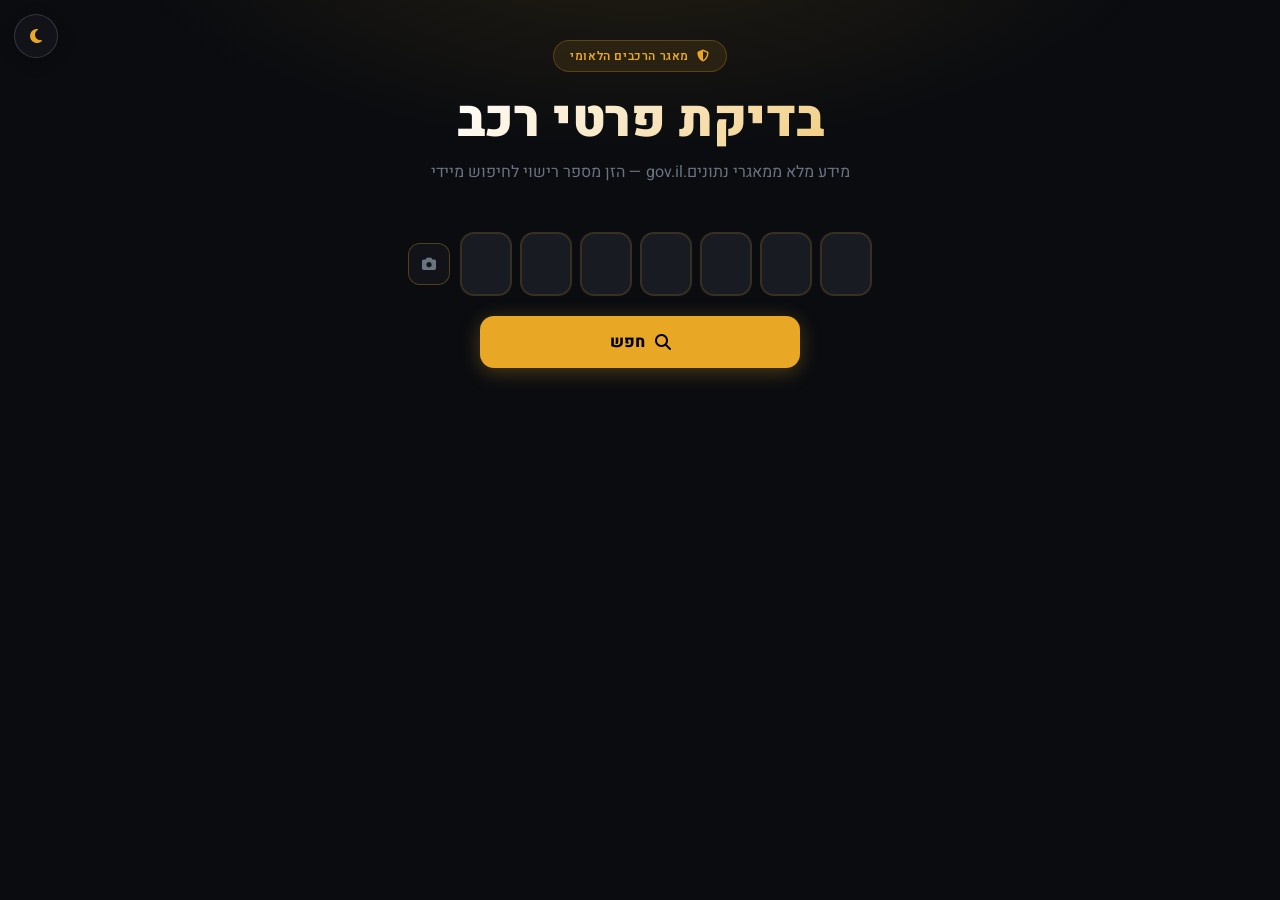
==== index.html @ f526705c "Add mileage trajectory chart + same-model population comparison Two new visualizations powered by go" ====
<!DOCTYPE html>
<html lang="he" dir="rtl">
<head>
<meta charset="UTF-8">
<meta name="viewport" content="width=device-width, initial-scale=1, maximum-scale=1.0, user-scalable=no, viewport-fit=cover" />

<title>מאגר רכבים ישראל</title>

<!-- ── PWA / Icons ── -->
<meta name="theme-color" content="#0a0c10">

<!-- Apply saved theme before paint to avoid flash -->
<script>
  (function() {
    var t = localStorage.getItem('theme') || 'dark';
    document.documentElement.setAttribute('data-theme', t);
    var m = document.querySelector('meta[name="theme-color"]');
    if (m) m.setAttribute('content', t === 'light' ? '#f5f5f7' : '#0a0c10');
  })();
</script>

<meta name="description" content="בדיקת פרטי רכב ממאגרי data.gov.il — היסטוריית בעלויות, תקלות, בדיקות רישוי וקריאות שירות">
<link rel="manifest" href="manifest.json">
<link rel="icon" type="image/svg+xml" href="icons/icon.svg?v=2">
<link rel="icon" type="image/png" sizes="32x32" href="icons/favicon-32.png?v=2">
<link rel="icon" type="image/png" sizes="16x16" href="icons/favicon-16.png?v=2">
<link rel="apple-touch-icon" sizes="180x180" href="icons/apple-touch-icon.png?v=2">

<meta name="mobile-web-app-capable" content="yes">
<meta name="apple-mobile-web-app-capable" content="yes">
<meta name="apple-mobile-web-app-status-bar-style" content="black-translucent">
<meta name="apple-mobile-web-app-title" content="Veritas">

<link rel="preconnect" href="https://fonts.googleapis.com">
<link href="https://fonts.googleapis.com/css2?family=Heebo:wght@300;400;500;600;700;800;900&family=IBM+Plex+Mono:wght@500;700&display=swap" rel="stylesheet">
<link href="https://cdnjs.cloudflare.com/ajax/libs/font-awesome/6.5.0/css/all.min.css" rel="stylesheet">

<link rel="stylesheet" href="css/app.css">
</head>
<body>
<button id="themeToggle" onclick="toggleTheme()" class="theme-toggle"
        type="button" aria-label="החלף ערכת נושא בהיר/כהה" title="החלף ערכת נושא">
  <i class="fa-solid fa-sun icon-sun" aria-hidden="true"></i>
  <i class="fa-solid fa-moon icon-moon" aria-hidden="true"></i>
</button>
<div id="pdf-loader">
  <svg class="car-loader-svg" viewBox="0 0 512 512" xmlns="http://www.w3.org/2000/svg" aria-hidden="true">
    <defs>
      <linearGradient id="ld-gold" x1="0" y1="0" x2="1" y2="1">
        <stop offset="0%"  stop-color="#f5c95a"/>
        <stop offset="50%" stop-color="#e8a825"/>
        <stop offset="100%" stop-color="#b87a0c"/>
      </linearGradient>
      <radialGradient id="ld-hl" cx="50%" cy="50%" r="50%">
        <stop offset="0%"  stop-color="#fff4cc"/>
        <stop offset="55%" stop-color="#f0c040" stop-opacity="0.7"/>
        <stop offset="100%" stop-color="#e8a825" stop-opacity="0"/>
      </radialGradient>
      <radialGradient id="ld-tl" cx="50%" cy="50%" r="50%">
        <stop offset="0%"  stop-color="#ffb84a"/>
        <stop offset="60%" stop-color="#e8a825" stop-opacity="0.55"/>
        <stop offset="100%" stop-color="#e8a825" stop-opacity="0"/>
      </radialGradient>
    </defs>

    <!-- Drifting road dashes -->
    <line class="l-road" x1="48" y1="404" x2="464" y2="404"/>

    <g stroke="url(#ld-gold)" fill="none"
       stroke-linecap="round" stroke-linejoin="round">
      <!-- Body -->
      <path data-draw="" class="l-body" pathLength="100" stroke-width="6.5" d="
        M 50 360 L 42 340
        C 38 322, 50 308, 70 304
        L 92 302 C 110 290, 134 282, 162 276
        L 198 270 C 224 250, 258 238, 296 240
        L 332 248 C 360 256, 380 268, 392 282
        L 432 296 C 450 302, 460 312, 460 326
        L 458 342 L 444 358 L 426 364 L 414 364
        C 412 344, 396 330, 374 330
        C 352 330, 336 344, 334 364
        L 188 364
        C 186 344, 170 330, 148 330
        C 126 330, 110 344, 108 364 Z
      "/>
      <!-- Greenhouse -->
      <path data-draw="" class="l-window" pathLength="100" stroke-width="3.2" d="
        M 204 270 C 226 254, 256 246, 288 248
        L 322 254 C 346 260, 364 270, 378 282
      "/>
      <!-- B-pillar -->
      <line data-draw="" class="l-pillar" pathLength="100" stroke-width="2.4"
            x1="296" y1="248" x2="296" y2="278"/>
      <!-- Door line -->
      <path data-draw="" class="l-door" pathLength="100" stroke-width="2"
            stroke-opacity="0.55" d="M 198 322 L 388 322"/>
      <!-- Side skirt -->
      <path data-draw="" class="l-skirt" pathLength="100" stroke-width="1.8"
            stroke-opacity="0.30" d="M 116 358 L 386 358"/>
      <!-- Grille -->
      <path data-draw="" class="l-grille" pathLength="100" stroke-width="2.4"
            d="M 48 326 L 76 324"/>
      <!-- Wheels -->
      <circle data-draw="" class="l-wheel-f" pathLength="100" stroke-width="6.5"
              cx="148" cy="364" r="36"/>
      <circle data-draw="" class="l-wheel-r" pathLength="100" stroke-width="6.5"
              cx="374" cy="364" r="36"/>
      <!-- Rims -->
      <circle data-draw="" class="l-rim-f" pathLength="100" stroke-width="3"
              cx="148" cy="364" r="13"/>
      <circle data-draw="" class="l-rim-r" pathLength="100" stroke-width="3"
              cx="374" cy="364" r="13"/>
      <!-- Spokes -->
      <g stroke-width="1.6" stroke-opacity="0.6">
        <line data-draw="" class="l-spoke" pathLength="100" x1="135" y1="364" x2="161" y2="364"/>
        <line data-draw="" class="l-spoke" pathLength="100" x1="148" y1="351" x2="148" y2="377"/>
        <line data-draw="" class="l-spoke" pathLength="100" x1="361" y1="364" x2="387" y2="364"/>
        <line data-draw="" class="l-spoke" pathLength="100" x1="374" y1="351" x2="374" y2="377"/>
      </g>
    </g>

    <!-- Headlight bloom -->
    <g class="l-light l-light-fr">
      <circle cx="54" cy="316" r="14" fill="url(#ld-hl)"/>
      <circle cx="54" cy="316" r="3.5" fill="#fff4cc"/>
    </g>
    <!-- Taillight bloom -->
    <g class="l-light l-light-rear">
      <circle cx="450" cy="320" r="11" fill="url(#ld-tl)"/>
      <circle cx="450" cy="320" r="2.5" fill="#ffb84a"/>
    </g>
  </svg>
  <div id="pdf-loader-text">מייצר דוח PDF...</div>
  <div class="car-loader-bar"></div>
</div>
<div class="bg-glow"></div>

<div class="page">
  <!-- Header -->
  <div class="header">
    <div class="header-badge">
      <i class="fa-solid fa-shield-halved"></i>
      מאגר הרכבים הלאומי
    </div>
    <h1>בדיקת פרטי רכב</h1>
    <p>מידע מלא ממאגרי נתונים.gov.il — הזן מספר רישוי לחיפוש מיידי</p>
  </div>

  <!-- Search -->
  <div class="search-wrap">
    <div class="plate-otp-wrap">
      <div style="display:flex; align-items:center; gap:10px; justify-content:center;">
        <div class="plate-otp-boxes" id="plateBoxes"></div>
        <button onclick="openCamera()" id="cameraBtn"
          style="width:42px;height:42px;border-radius:12px;background:var(--surface);border:1.5px solid rgba(232,168,37,0.3);
          color:var(--text-muted);cursor:pointer;display:flex;align-items:center;justify-content:center;
          font-size:14px;flex-shrink:0;transition:all 0.2s;"
          onmouseenter="this.style.borderColor='var(--accent)';this.style.color='var(--accent)'"
          onmouseleave="this.style.borderColor='rgba(232,168,37,0.3)';this.style.color='var(--text-muted)'"
          title="סרוק לוחית עם מצלמה">
          <i class="fa-solid fa-camera"></i>
        </button>
      </div>
      <input type="text" id="plateInput" class="plate-otp-hidden"
             inputmode="numeric" maxlength="8" autocomplete="off"
             onkeypress="if(event.key==='Enter') fetchCar()"
             oninput="syncOtpBoxes()" onblur="otpBlur()" onfocus="otpFocus()">
      <button class="otp-search-btn" onclick="fetchCar()">
        <i class="fa-solid fa-magnifying-glass"></i>
        <span>חפש</span>
      </button>
    </div>
    <div class="search-status">
      <div id="statusMsg"></div>
    </div>
    <div class="recent-wrap" id="recentWrap" style="display:none">
      <span class="recent-label">חיפושים אחרונים:</span>
      <div id="recentChips" style="display:flex; flex-wrap:wrap; gap:12px; justify-content:center;"></div>
      <button class="compare-launch-btn" onclick="openCompareModal()" type="button">
        <i class="fa-solid fa-scale-balanced"></i> השווה רכבים
      </button>
    </div>
  </div>

  <!-- Compare Cars Modal -->
  <div id="compareModal" class="modal-overlay" style="display:none">
    <div class="modal-card">
      <div class="modal-header">
        <h3><i class="fa-solid fa-scale-balanced"></i> השוואת רכבים</h3>
        <button class="modal-close" onclick="closeCompareModal()" aria-label="סגור">×</button>
      </div>

      <div id="compareSelect" class="modal-body">
        <p class="modal-intro">בחר 2-3 רכבים מההיסטוריה להשוואה צד-בצד</p>
        <div id="compareList" class="compare-list"></div>
        <button id="compareGoBtn" class="compare-go-btn" onclick="runCompare()" disabled>
          <i class="fa-solid fa-scale-balanced"></i> השווה (0)
        </button>
      </div>

      <div id="compareView" class="modal-body" style="display:none"></div>
    </div>
  </div>

  <!-- OCR Camera Modal -->
  <div id="cameraModal" style="display:none; position:fixed; inset:0; background:rgba(0,0,0,0.92); z-index:1000;
    flex-direction:column; align-items:center; justify-content:center; gap:16px;">
    <div style="position:relative; border-radius:16px; overflow:hidden; max-width:480px; width:90%;">
      <video id="cameraVideo" autoplay playsinline
        style="width:100%; display:block; border-radius:12px; background:#000;"></video>
      <!-- Plate frame overlay -->
      <div style="position:absolute; inset:0; display:flex; align-items:center; justify-content:center; pointer-events:none;">
        <div style="width:75%; height:22%; border:3px solid var(--accent); border-radius:8px;
          box-shadow: 0 0 0 9999px rgba(0,0,0,0.45);"></div>
      </div>
    </div>
    <div id="ocrStatus" style="color:var(--text-muted);font-size:0.85rem;">כוון את הלוחית לתוך המסגרת</div>
    <div style="display:flex;gap:12px;">
      <button onclick="captureAndOCR()" style="background:var(--accent);color:#000;border:none;
        padding:13px 32px;border-radius:12px;font-family:'Heebo',sans-serif;font-size:1rem;font-weight:800;cursor:pointer;">
        <i class="fa-solid fa-camera"></i> צלם וסרוק
      </button>
      <button onclick="closeCamera()" style="background:var(--surface);color:var(--text-muted);border:1px solid var(--border);
        padding:13px 24px;border-radius:12px;font-family:'Heebo',sans-serif;font-size:1rem;cursor:pointer;">
        ביטול
      </button>
    </div>
    <canvas id="ocrCanvas" style="display:none;"></canvas>
  </div>

  <input type="hidden" id="stolenRaw" value="">
  <!-- Hidden spans kept so the PDF report still has access to these values -->
  <span id="dPollution" hidden></span>
  <span id="dSafety"    hidden></span>

  <!-- Result -->
  <div id="resultCard">

    <!-- Action bar -->
  <div class="action-bar">
    <button class="action-btn" onclick="copyPlate()"><i class="fa-solid fa-copy"></i> העתק לוחית</button>
    <button class="action-btn" onclick="window.print()"><i class="fa-solid fa-print"></i> הדפסה</button>
    <button class="action-btn" onclick="exportPDF()" id="pdfBtn"><i class="fa-solid fa-file-lines"></i> דוח מקצועי</button>
    <button class="action-btn" onclick="shareWhatsApp()" style="color:#25d366;border-color:rgba(37,211,102,0.3);">
      <i class="fa-brands fa-whatsapp"></i> שתף
    </button>
    <button class="action-btn" onclick="openStolenCheck()" style="text-decoration:none">
      <i class="fa-solid fa-shield-halved" style="color:var(--red)"></i> בדוק רכב גנוב
    </button>
  </div>

  <!-- Off-road warning banner -->
  <div id="offRoadBanner" style="display:none; margin-bottom:16px; padding:16px 20px;
    background:rgba(239,68,68,0.1); border:1.5px solid rgba(239,68,68,0.4);
    border-radius:16px; display:none; align-items:center; gap:14px;">
    <i class="fa-solid fa-triangle-exclamation" style="color:var(--red);font-size:1.4rem;flex-shrink:0;"></i>
    <div>
      <div style="font-weight:800;color:var(--red);font-size:0.95rem;">⚠️ רכב זה ירד מהכביש</div>
      <div id="offRoadDetails" style="font-size:0.82rem;color:var(--text-muted);margin-top:3px;"></div>
    </div>
  </div>

  <!-- Hero -->
    <div class="hero-panel">
      <div class="car-info">
        <div>
          <div class="car-brand-row">
            <img id="brandLogo" src="" alt="" style="display:none" class="brand-logo" onerror="this.style.display='none'">
            <span class="car-make" id="carMake">—</span>
          </div>

          <!-- Model name + plate inline -->
          <div class="car-model-row">
            <div class="car-model-name" id="carModel">—</div>
            <div class="plate-il">
              <div class="plate-il-flag">
                <span class="flag-text">IL</span>
              </div>
              <div class="plate-il-number" id="plateTxt">—</div>
            </div>
          </div>

          <div class="car-trim" id="carTrim">—</div>
          <div class="quick-stats">
            <div class="stat-chip accent">
              <div class="label">שנת ייצור</div>
              <div class="value" id="qYear">—</div>
            </div>
            <div class="stat-chip" id="chipFuel">
              <div class="label">סוג דלק</div>
              <div class="value" id="qFuel">—</div>
            </div>
            <div class="stat-chip" id="chipTest">
              <div class="label">תוקף רישיון</div>
              <div class="value" id="qLicense">—</div>
            </div>
            <div class="stat-chip">
              <div class="label">צבע</div>
              <div class="value" id="qColor">—</div>
            </div>
            <div class="stat-chip" id="chipAvgKm">
              <div class="label">נסועה ממוצעת לשנה</div>
              <div class="value" id="qAvgKm">—</div>
            </div>
            <div class="stat-chip" id="chipFee">
              <div class="label">אגרת רישוי שנתית משוערת</div>
              <div class="value" id="qFee">—</div>
            </div>
          </div>

          <!-- Health Score -->
          <div class="health-wrap" id="healthWrap" style="display:none;">
            <div class="health-gauge">
              <svg width="72" height="72" viewBox="0 0 72 72">
                <circle class="health-gauge-track" cx="36" cy="36" r="30"/>
                <circle class="health-gauge-fill" id="healthArc" cx="36" cy="36" r="30"
                  stroke-dasharray="188.5" stroke-dashoffset="188.5"/>
              </svg>
              <div class="health-num">
                <span id="healthNum">—</span>
                <span>/100</span>
              </div>
            </div>
            <div class="health-info">
              <div class="health-title"><i class="fa-solid fa-heart-pulse"></i> ציון בריאות</div>
              <div class="health-verdict" id="healthVerdict">—</div>
              <div class="health-flags" id="healthFlags"></div>
            </div>
          </div>

        </div>
      </div>
    </div>

    <!-- Sections Grid -->
    <div class="sections-grid">

      <!-- פרטי רכב -->
      <div class="data-section">
        <div class="section-title"><i class="fa-solid fa-car"></i> פרטי הרכב</div>
        <div class="data-row"><span class="data-label">שם תוצר</span><span class="data-value" id="dMake">—</span></div>
        <div class="data-row"><span class="data-label">שם דגם</span><span class="data-value" id="dModel">—</span></div>
        <div class="data-row"><span class="data-label">כינוי מסחרי</span><span class="data-value" id="dKinuy">—</span></div>
        <div class="data-row"><span class="data-label">רמת גימור</span><span class="data-value" id="dTrim">—</span></div>
        <div class="data-row"><span class="data-label">קוד תוצר</span><span class="data-value" id="dMakeCd">—</span></div>
        <div class="data-row"><span class="data-label">קוד דגם</span><span class="data-value" id="dModelCd">—</span></div>
        <div class="data-row"><span class="data-label">סוג דגם</span><span class="data-value" id="dSugDegem">—</span></div>
      </div>

      <!-- פרטים טכניים -->
      <div class="data-section">
        <div class="section-title"><i class="fa-solid fa-gears"></i> פרטים טכניים</div>
        <div class="data-row"><span class="data-label">דגם מנוע</span><span class="data-value" id="dEngine">—</span></div>
        <div class="data-row"><span class="data-label">סוג דלק</span><span class="data-value" id="dFuel">—</span></div>
        <div class="data-row"><span class="data-label">צמיג קדמי</span><span class="data-value" id="dTireF">—</span></div>
        <div class="data-row"><span class="data-label">צמיג אחורי</span><span class="data-value" id="dTireR">—</span></div>
        <div id="techExtraRows"></div>
      </div>

      <!-- בעלות ורישום -->
      <div class="data-section">
        <div class="section-title"><i class="fa-solid fa-file-contract"></i> בעלות ורישום</div>
        <div class="data-row"><span class="data-label">סוג בעלות</span><span class="data-value" id="dOwner">—</span></div>
        <div class="data-row"><span class="data-label">מספר שילדה</span><span class="data-value" id="dChassis">—</span></div>
        <div class="data-row"><span class="data-label">הוראת רישום</span><span class="data-value" id="dRegOrder">—</span></div>
        <div class="data-row"><span class="data-label">מועד עלייה לכביש</span><span class="data-value" id="dFirstReg">—</span></div>
        <div class="data-row"><span class="data-label">צבע (קוד)</span><span class="data-value" id="dColorCd">—</span></div>
        <div class="data-row"><span class="data-label">צבע רכב</span><span class="data-value" id="dColor">—</span></div>
      </div>

      <!-- תאריכים -->
      <div class="data-section">
        <div class="section-title"><i class="fa-solid fa-calendar-check"></i> תאריכים ותוקף</div>
        <div class="data-row"><span class="data-label">שנת ייצור</span><span class="data-value" id="dYear">—</span></div>
        <div class="data-row"><span class="data-label">תאריך מבחן אחרון</span><span class="data-value" id="dLastTest">—</span></div>
        <div class="data-row">
          <span class="data-label">תוקף רישיון רכב</span>
          <span class="data-value" style="display:flex; align-items:center; gap:8px; flex-wrap:wrap; justify-content:flex-end;">
            <span id="dLicense">—</span>
            <span id="dCountdown"></span>
          </span>
        </div>
      </div>

    </div>

    <!-- סביבה + בטיחות (טוען אסינכרונית, מוצג אם יש דאטה) -->
    <div class="sections-grid" style="margin-top:16px">
      <div class="data-section" id="envSection" style="display:none">
        <div class="section-title"><i class="fa-solid fa-leaf"></i> סביבה</div>
        <div id="envBody"></div>
      </div>
      <div class="data-section" id="safetySection" style="display:none">
        <div class="section-title"><i class="fa-solid fa-shield-halved"></i> בטיחות</div>
        <div id="safetyBody"></div>
      </div>
    </div>

    <!-- אבזור ונוחות -->
    <div class="sections-grid" style="margin-top:16px">
      <div class="data-section full" id="comfortSection" style="display:none">
        <div class="section-title"><i class="fa-solid fa-couch"></i> אבזור ונוחות</div>
        <div id="comfortBody"></div>
      </div>
    </div>

    <!-- ציר זמן -->
    <div class="sections-grid" style="margin-top:16px">
      <div class="km-section">
        <div class="km-header">
          <div class="km-title"><i class="fa-solid fa-timeline"></i> ציר זמן חיי הרכב</div>
        </div>
        <div id="timelineBody"><div class="km-loading"><span class="spin"><i class="fa-solid fa-circle-notch"></i></span> בונה ציר זמן...</div></div>
      </div>
    </div>

    <!-- קילומטרז' והיסטוריית טסטים -->
    <div class="sections-grid" style="margin-top:16px">
      <div class="km-section">
        <div class="km-header">
          <div class="km-title"><i class="fa-solid fa-gauge-high"></i> קילומטרז' והיסטוריית טסטים</div>
          <a id="findcarLink" href="#" target="_blank" class="findcar-btn">
            <i class="fa-solid fa-arrow-up-right-from-square"></i> היסטוריה מלאה ב-gov.il
          </a>
        </div>
        <div id="kmBody"><div class="km-loading"><span class="spin"><i class="fa-solid fa-circle-notch"></i></span> שולף היסטוריית טסטים...</div></div>
        <div id="mileageTrajectory"></div>
      </div>
    </div>

    <!-- השוואה לאוכלוסייה -->
    <div class="sections-grid" style="margin-top:16px">
      <div class="km-section" id="popSection" style="display:none">
        <div class="km-header">
          <div class="km-title"><i class="fa-solid fa-chart-pie"></i> השוואה לאוכלוסייה — אותה שנה ודגם</div>
        </div>
        <div id="popBody"></div>
      </div>
    </div>

    <!-- היסטוריית בעלויות -->
    <div class="sections-grid" style="margin-top:16px">
      <div class="km-section">
        <div class="km-header">
          <div class="km-title"><i class="fa-solid fa-users"></i> היסטוריית בעלויות</div>
          <a id="ownershipLink" href="#" target="_blank" class="findcar-btn">
            <i class="fa-solid fa-arrow-up-right-from-square"></i> מלא ב-gov.il
          </a>
        </div>
        <div id="ownershipBody"><div class="km-loading"><span class="spin"><i class="fa-solid fa-circle-notch"></i></span> שולף היסטוריית בעלויות...</div></div>
      </div>
    </div>

    <!-- ריקולים -->
    <div class="sections-grid" style="margin-top:16px">
      <div class="km-section">
        <div class="km-header">
          <div class="km-title"><i class="fa-solid fa-triangle-exclamation" style="color:var(--accent)"></i> ריקולים שלא בוצעו</div>
          <button onclick="openRecallSite()" class="findcar-btn" style="border:none;cursor:pointer;font-family:'Heebo',sans-serif;">
            <i class="fa-solid fa-arrow-up-right-from-square"></i> <span id="recallBtnTxt">מלא ב-gov.il</span>
          </button>
        </div>
        <div id="recallBody"></div>
      </div>
    </div>

    <div class="footer-note">
      <div class="footer-icon"><i class="fa-solid fa-circle-info"></i></div>
      <span>המידע נשלף בזמן אמת ממסד נתונים.gov.il — המשרד לתחבורה ובטיחות בדרכים. התמונה נשלפת לפי דגם הרכב ועשויה להיות ייצוגית בלבד.</span>
    </div>
  </div>
</div>

<script src="js/app.js"></script>
</body>
</html>
---- css/app.css ----
:root {
    --bg: #0a0c10;
    --surface: #111318;
    --surface2: #181b22;
    --border: rgba(255,255,255,0.07);
    --border-active: rgba(255,255,255,0.15);
    --accent: #e8a825;
    --accent2: #f0c040;
    --text: #f0f2f5;
    --text-muted: #6b7280;
    --text-dim: #9ca3af;
    --red: #ef4444;
    --green: #22c55e;
    --blue: #3b82f6;
    --purple: #a855f7;
  }

  /* ── Light theme ── */
  [data-theme="light"] {
    --bg: #f5f5f7;
    --surface: #ffffff;
    --surface2: #f2f3f6;
    --border: rgba(0,0,0,0.08);
    --border-active: rgba(0,0,0,0.18);
    --accent: #c47f1a;
    --accent2: #e0a020;
    --text: #1a1d24;
    --text-muted: #6b7280;
    --text-dim: #4b5563;
    --red: #dc2626;
    --green: #16a34a;
    --blue: #2563eb;
    --purple: #9333ea;
  }
  [data-theme="light"] .bg-grid {
    background-image:
      linear-gradient(rgba(0,0,0,0.04) 1px, transparent 1px),
      linear-gradient(90deg, rgba(0,0,0,0.04) 1px, transparent 1px);
  }
  [data-theme="light"] .bg-glow {
    background: radial-gradient(ellipse 60% 40% at 50% -10%, rgba(232,168,37,0.18) 0%, transparent 70%);
  }
  [data-theme="light"] .header h1 {
    background: linear-gradient(135deg, #1a1d24 30%, var(--accent) 100%);
    -webkit-background-clip: text;
    background-clip: text;
  }
  [data-theme="light"] .otp-cell {
    background: #ffffff;
    border-color: rgba(196,127,26,0.35);
    color: var(--text);
  }
  [data-theme="light"] .otp-cell.filled {
    background: rgba(196,127,26,0.06);
  }
  [data-theme="light"] #pdf-loader {
    background: rgba(245,245,247,0.92);
  }
  [data-theme="light"] #pdf-loader-text {
    color: rgba(0,0,0,0.85);
  }
  [data-theme="light"] .brand-logo,
  [data-theme="light"] .recent-chip img.chip-logo,
  [data-theme="light"] .recent-chip:hover img.chip-logo {
    filter: brightness(0);
    opacity: 0.78;
  }
  [data-theme="light"] .health-gauge-track {
    stroke: rgba(0,0,0,0.08);
  }
  [data-theme="light"] .tl-event:hover { background: rgba(0,0,0,0.03); }
  [data-theme="light"] .km-table tr:hover td { background: rgba(0,0,0,0.025); }
  [data-theme="light"] .tl-event.ev-today .tl-icon {
    background: var(--surface);
    border: 2px solid rgba(0,0,0,0.35);
    box-shadow: 0 0 0 3px rgba(0,0,0,0.06);
    color: var(--text);
  }
  [data-theme="light"] @keyframes tl-pulse {
    0%, 100% { box-shadow: 0 0 0 0 rgba(0,0,0,0.3); }
    50%      { box-shadow: 0 0 0 6px rgba(0,0,0,0); }
  }

  /* ── Theme toggle button ── */
  .theme-toggle {
    position: fixed;
    top: calc(env(safe-area-inset-top, 0px) + 14px);
    left: calc(env(safe-area-inset-left, 0px) + 14px);
    width: 44px;
    height: 44px;
    border-radius: 50%;
    background: var(--surface);
    border: 1px solid var(--border-active);
    color: var(--accent);
    cursor: pointer;
    display: flex;
    align-items: center;
    justify-content: center;
    font-size: 16px;
    z-index: 100;
    overflow: hidden;
    transition: transform 0.3s, border-color 0.3s, box-shadow 0.3s, background 0.3s;
    box-shadow: 0 4px 16px rgba(0,0,0,0.25);
    font-family: inherit;
  }
  .theme-toggle:hover {
    transform: scale(1.08);
    border-color: var(--accent);
    box-shadow: 0 6px 24px rgba(232,168,37,0.3);
  }
  .theme-toggle:active { transform: scale(0.94); }
  .theme-toggle i {
    position: absolute;
    transition:
      transform 0.55s cubic-bezier(0.34, 1.56, 0.64, 1),
      opacity 0.35s ease;
  }
  .theme-toggle .icon-sun  { opacity: 0; transform: rotate(-180deg) scale(0); }
  .theme-toggle .icon-moon { opacity: 1; transform: rotate(0)       scale(1); }
  [data-theme="light"] .theme-toggle .icon-sun  { opacity: 1; transform: rotate(0)      scale(1); color: #d97706; }
  [data-theme="light"] .theme-toggle .icon-moon { opacity: 0; transform: rotate(180deg) scale(0); }
  @media print {
    .theme-toggle { display: none !important; }
  }
  @media (max-width: 480px) {
    .theme-toggle {
      top: calc(env(safe-area-inset-top, 0px) + 10px);
      left: calc(env(safe-area-inset-left, 0px) + 10px);
      width: 40px;
      height: 40px;
      font-size: 14px;
    }
  }

  * { margin: 0; padding: 0; box-sizing: border-box; }

  body {
    font-family: 'Heebo', sans-serif;
    background: var(--bg);
    color: var(--text);
    min-height: 100vh;
    overflow-x: hidden;
  }

  /* ── Background ── */
  .bg-grid {
    position: fixed; inset: 0; pointer-events: none; z-index: 0;
    background-image:
      linear-gradient(rgba(255,255,255,0.025) 1px, transparent 1px),
      linear-gradient(90deg, rgba(255,255,255,0.025) 1px, transparent 1px);
    background-size: 40px 40px;
  }
  .bg-glow {
    position: fixed; inset: 0; pointer-events: none; z-index: 0;
    background: radial-gradient(ellipse 60% 40% at 50% -10%, rgba(232,168,37,0.12) 0%, transparent 70%);
  }

  /* ── Layout ── */
  .page {
    position: relative; z-index: 1; max-width: 1100px; margin: 0 auto;
    padding:
      calc(env(safe-area-inset-top, 0px) + 40px)
      calc(env(safe-area-inset-right, 0px) + 20px)
      calc(env(safe-area-inset-bottom, 0px) + 80px)
      calc(env(safe-area-inset-left, 0px) + 20px);
  }

  /* ── Header ── */
  .header { text-align: center; margin-bottom: 48px; }
  .header-badge {
    display: inline-flex; align-items: center; gap: 8px;
    background: rgba(232,168,37,0.1); border: 1px solid rgba(232,168,37,0.25);
    border-radius: 100px; padding: 6px 16px; font-size: 12px; color: var(--accent);
    font-weight: 600; letter-spacing: 0.05em; text-transform: uppercase; margin-bottom: 20px;
  }
  .header h1 {
    font-size: clamp(2rem, 5vw, 3.2rem);
    font-weight: 900;
    line-height: 1.1;
    background: linear-gradient(135deg, #fff 30%, var(--accent) 100%);
    -webkit-background-clip: text; -webkit-text-fill-color: transparent;
    background-clip: text; margin-bottom: 12px;
  }
  .header p { color: var(--text-muted); font-size: 1rem; font-weight: 400; }

  /* ── Search ── */
  /* ── OTP Plate Input ── */
  .search-wrap { max-width: 600px; margin: 0 auto 48px; }

  .plate-otp-wrap {
    display: flex; flex-direction: column; align-items: center; gap: 20px;
    position: relative;
  }

  .plate-otp-boxes {
    display: flex; align-items: center; gap: 8px;
    cursor: text; direction: ltr;
  }

  .otp-cell {
    width: 52px; height: 64px;
    background: #181b22;
    border: 2px solid rgba(232,168,37,0.15);
    border-radius: 14px;
    display: flex; align-items: center; justify-content: center;
    font-size: 1.6rem; font-weight: 800; color: var(--text);
    font-family: 'Heebo', monospace;
    transition: border-color 0.2s, background 0.2s, transform 0.15s;
    position: relative; user-select: none; overflow: hidden;
  }
  .otp-cell.active {
    border-color: var(--accent);
    background: rgba(232,168,37,0.08);
    box-shadow: 0 0 0 3px rgba(232,168,37,0.15), 0 4px 20px rgba(232,168,37,0.1);
  }
  .otp-cell.active:not(.filled)::after {
    content: '';
    position: absolute; bottom: 0; left: 0; right: 0;
    height: 3px; background: var(--accent);
    border-radius: 0 0 2px 2px;
    animation: blink 1s step-end infinite;
  }
  .otp-cell.filled {
    border-color: rgba(232,168,37,0.35);
    background: rgba(232,168,37,0.05);
  }
  .otp-cell.pop {
    animation: pop 0.18s cubic-bezier(0.34,1.56,0.64,1);
  }
  @keyframes blink { 0%,100%{opacity:1} 50%{opacity:0} }
  @keyframes pop {
    0%  { transform: scale(1); }
    50% { transform: scale(1.18); }
    100%{ transform: scale(1); }
  }

  .plate-otp-hidden {
    position: absolute; opacity: 0; pointer-events: none;
    width: 1px; height: 1px;
    color: transparent;
    caret-color: transparent;
  }

  .otp-search-btn {
    background: var(--accent); color: #000;
    font-family: 'Heebo', sans-serif; font-size: 1rem; font-weight: 800;
    border: none; cursor: pointer;
    padding: 14px 40px; border-radius: 14px;
    display: flex; align-items: center; gap: 10px;
    transition: background 0.2s, transform 0.1s, box-shadow 0.2s;
    box-shadow: 0 4px 20px rgba(232,168,37,0.3);
    width: 100%; justify-content: center; max-width: 320px;
  }
  .otp-search-btn:hover { background: var(--accent2); box-shadow: 0 6px 28px rgba(232,168,37,0.4); }
  .otp-search-btn:active { transform: scale(0.97); }

  @media (max-width: 480px) {
    .otp-cell { width: 34px; height: 46px; font-size: 1.05rem; border-radius: 9px; }
    .plate-otp-boxes { gap: 4px; }
    /* Camera button shrinks too so 8-digit plate + button fit comfortably */
    #cameraBtn {
      width: 34px !important; height: 34px !important;
      font-size: 12px !important; border-radius: 9px !important;
    }
    .plate-otp-wrap > div:first-child { gap: 6px !important; }
  }

  .search-status { text-align: center; font-size: 0.9rem; min-height: 24px; }
  .status-loading { color: var(--accent); display: flex; align-items: center; justify-content: center; gap: 8px; }
  .status-error { color: var(--red); }
  .spin { animation: spin 0.8s linear infinite; display: inline-block; }
  @keyframes spin { to { transform: rotate(360deg); } }

  /* ── CAR LOADER OVERLAY ── */
  #pdf-loader {
    position: fixed; inset: 0; z-index: 9999;
    background: rgba(10,12,16,0.92);
    backdrop-filter: blur(8px);
    -webkit-backdrop-filter: blur(8px);
    display: none;
    flex-direction: column;
    align-items: center; justify-content: center;
    gap: 22px;
    opacity: 0;
    transition: opacity 0.25s ease;
  }
  #pdf-loader.active { display: flex; opacity: 1; }

  .car-loader-svg {
    width: 200px;
    height: 130px;
    overflow: visible;
    filter: drop-shadow(0 0 14px rgba(232,168,37,0.25));
  }
  #pdf-loader-text {
    font-size: 0.92rem;
    font-weight: 600;
    color: rgba(255,255,255,0.85);
    letter-spacing: 0.04em;
    font-family: 'Heebo', sans-serif;
  }
  .car-loader-bar {
    width: 180px; height: 2px;
    background: rgba(255,255,255,0.08);
    border-radius: 2px;
    overflow: hidden;
    position: relative;
  }
  .car-loader-bar::after {
    content: '';
    position: absolute; inset: 0;
    width: 30%;
    background: linear-gradient(90deg, transparent, var(--accent), transparent);
    animation: carBarSlide 1.6s ease-in-out infinite;
  }
  @keyframes carBarSlide {
    0%   { transform: translateX(-100%); }
    100% { transform: translateX(420%); }
  }
  /* Stroke-draw choreography — full cycle 2.6s, loops indefinitely */
  .car-loader-svg [data-draw] {
    stroke-dasharray: 100;
    stroke-dashoffset: 100;
    animation: carDraw 2.6s cubic-bezier(0.65,0.05,0.36,1) infinite;
  }
  @keyframes carDraw {
    0%        { stroke-dashoffset: 100; }
    35%, 70%  { stroke-dashoffset: 0; }
    85%       { stroke-dashoffset: -100; }
    100%      { stroke-dashoffset: -100; }
  }
  .car-loader-svg .l-body    { animation-delay: 0.00s; }
  .car-loader-svg .l-window  { animation-delay: 0.30s; }
  .car-loader-svg .l-pillar  { animation-delay: 0.40s; }
  .car-loader-svg .l-door    { animation-delay: 0.50s; }
  .car-loader-svg .l-skirt   { animation-delay: 0.55s; }
  .car-loader-svg .l-grille  { animation-delay: 0.45s; }
  .car-loader-svg .l-wheel-f { animation-delay: 0.60s; }
  .car-loader-svg .l-wheel-r { animation-delay: 0.65s; }
  .car-loader-svg .l-rim-f   { animation-delay: 0.85s; }
  .car-loader-svg .l-rim-r   { animation-delay: 0.90s; }
  .car-loader-svg .l-spoke   { animation-delay: 1.00s; }
  .car-loader-svg .l-light {
    opacity: 0;
    animation: carLightOn 2.6s ease-in-out infinite;
  }
  @keyframes carLightOn {
    0%, 30%   { opacity: 0; }
    45%, 70%  { opacity: 1; }
    85%, 100% { opacity: 0; }
  }
  .car-loader-svg .l-light-fr   { animation-delay: 0.70s; }
  .car-loader-svg .l-light-rear { animation-delay: 0.75s; }
  .car-loader-svg .l-road {
    stroke: rgba(232,168,37,0.35);
    stroke-width: 2.5;
    stroke-linecap: round;
    stroke-dasharray: 6 14;
    animation: carRoadDrift 0.9s linear infinite;
  }
  @keyframes carRoadDrift {
    from { stroke-dashoffset: 0;   }
    to   { stroke-dashoffset: -20; }
  }

  /* ── Result Card ── */
  #resultCard { display: none; animation: slideUp 0.5s cubic-bezier(0.16,1,0.3,1); }
  @keyframes slideUp {
    from { opacity: 0; transform: translateY(24px); }
    to   { opacity: 1; transform: translateY(0); }
  }

  /* ── Hero Panel ── */
  .hero-panel {
    background: var(--surface);
    border: 1px solid var(--border);
    border-radius: 24px; overflow: hidden;
    margin-bottom: 24px;
  }
  /* ── Plate Inline (next to model name) ── */
  .plate-il {
    display: flex; align-items: stretch;
    border-radius: 10px; overflow: hidden;
    border: 2.5px solid #1a1a2e;
    box-shadow: 0 6px 24px rgba(0,0,0,0.5), 0 0 0 1px rgba(255,255,255,0.05);
    font-weight: 900;
  }
  .plate-il-flag {
    background: #003399; color: #fff;
    display: flex; flex-direction: column; align-items: center; justify-content: center;
    padding: 6px 9px; gap: 2px; min-width: 36px;
  }
  .plate-il-flag .flag-emoji { font-size: 14px; }
  .plate-il-flag .flag-text { font-size: 9px; font-weight: 800; letter-spacing: 0.05em; }
  .plate-il-number {
    background: #f5c518; color: #111;
    display: flex; align-items: center;
    padding: 8px 20px;
    font-size: 1.5rem; letter-spacing: 3px; font-weight: 700;
    font-family: 'IBM Plex Mono', 'Courier New', monospace;
  }
  /* ── Car Info ── */
  .car-info { padding: 28px 28px 28px 28px; display: flex; flex-direction: column; justify-content: center; gap: 0; }
  .car-brand-row { display: flex; align-items: center; gap: 10px; margin-bottom: 10px; }
  .brand-logo { width: 40px; height: 40px; object-fit: contain; filter: brightness(0) invert(1); opacity: 0.85; }
  .car-make { font-size: 0.75rem; color: var(--accent); font-weight: 700; letter-spacing: 0.12em; text-transform: uppercase; }

  /* Model + plate on same row */
  .car-model-row {
    display: flex; align-items: center;
    justify-content: space-between; gap: 12px;
    margin-bottom: 4px;
  }
  .car-model-name { font-size: 1.7rem; font-weight: 900; line-height: 1.1; color: var(--text); }
  .car-trim { font-size: 0.85rem; color: var(--text-muted); margin-bottom: 20px; }

  /* Plate inline */
  .plate-il {
    display: flex; align-items: stretch; flex-shrink: 0;
    border-radius: 8px; overflow: hidden;
    border: 2px solid rgba(0,0,0,0.6);
    box-shadow: 0 4px 16px rgba(0,0,0,0.5), 0 0 0 1px rgba(255,255,255,0.06);
    font-weight: 900;
  }
  .plate-il-flag {
    background: #003399; color: #fff;
    display: flex; flex-direction: column; align-items: center; justify-content: center;
    padding: 5px 7px; gap: 1px; min-width: 28px;
  }
  .plate-il-flag .flag-emoji { font-size: 12px; }
  .plate-il-flag .flag-text { font-size: 8px; font-weight: 800; letter-spacing: 0.04em; }
  .plate-il-number {
    background: #f5c518; color: #111;
    display: flex; align-items: center;
    padding: 6px 14px;
    font-size: 1.2rem; letter-spacing: 2.5px; font-weight: 900;
    font-family: 'Heebo', sans-serif;
  }

  .quick-stats { display: grid; grid-template-columns: 1fr 1fr; gap: 12px; }
  .stat-chip {
    background: var(--surface2); border: 1px solid var(--border);
    border-radius: 10px; padding: 12px 14px;
  }
  .stat-chip .label { font-size: 0.65rem; color: var(--text-muted); font-weight: 600; text-transform: uppercase; letter-spacing: 0.08em; margin-bottom: 3px; }
  .stat-chip .value { font-size: 0.95rem; font-weight: 700; color: var(--text); }

  .stat-chip.accent { border-color: rgba(232,168,37,0.3); background: rgba(232,168,37,0.06); }
  .stat-chip.accent .value { color: var(--accent); }
  .stat-chip.green { border-color: rgba(34,197,94,0.25); background: rgba(34,197,94,0.06); }
  .stat-chip.green .value { color: var(--green); }
  .stat-chip.red { border-color: rgba(239,68,68,0.25); background: rgba(239,68,68,0.06); }
  .stat-chip.red .value { color: var(--red); }

  /* Approximate-value asterisk linking to official calculator */
  .fee-info {
    display: inline-block;
    margin-right: 4px;
    color: var(--text-muted);
    font-size: 0.85rem;
    text-decoration: none;
    cursor: help;
    transition: color 0.15s;
  }
  .fee-info:hover { color: var(--accent); }

  /* Inline category badge inside stat-chip values (e.g. high/avg/low) */
  .km-cat-badge {
    display: inline-block; margin-right: 6px;
    font-size: 0.65rem; font-weight: 700;
    padding: 2px 8px; border-radius: 100px;
    vertical-align: middle;
  }
  .km-cat-red    { background: rgba(239,68,68,0.18);  color: var(--red);    border: 1px solid rgba(239,68,68,0.3); }
  .km-cat-accent { background: rgba(232,168,37,0.18); color: var(--accent); border: 1px solid rgba(232,168,37,0.3); }
  .km-cat-green  { background: rgba(34,197,94,0.18);  color: var(--green);  border: 1px solid rgba(34,197,94,0.3); }

  /* ── Data Sections ── */
  .sections-grid { display: grid; grid-template-columns: 1fr 1fr; gap: 16px; }
  @media (max-width: 700px) { .sections-grid { grid-template-columns: 1fr; } }

  .data-section {
    background: var(--surface); border: 1px solid var(--border);
    border-radius: 20px; padding: 24px;
  }
  .data-section.full { grid-column: 1 / -1; }

  .section-title {
    display: flex; align-items: center; gap: 10px;
    font-size: 0.75rem; font-weight: 700; color: var(--text-muted);
    text-transform: uppercase; letter-spacing: 0.1em;
    margin-bottom: 20px; padding-bottom: 12px;
    border-bottom: 1px solid var(--border);
  }
  .section-title i { color: var(--accent); font-size: 14px; }

  .data-row { display: flex; justify-content: space-between; align-items: baseline; padding: 10px 0; border-bottom: 1px solid var(--border); }
  .data-row:last-child { border-bottom: none; padding-bottom: 0; }
  .data-label { font-size: 0.82rem; color: var(--text-muted); font-weight: 500; }
  .data-value { font-size: 0.9rem; color: var(--text); font-weight: 600; text-align: left; max-width: 55%; }

  .tag {
    display: inline-block; padding: 2px 10px; border-radius: 100px;
    font-size: 0.75rem; font-weight: 700;
  }
  .tag-yellow { background: rgba(232,168,37,0.15); color: var(--accent); border: 1px solid rgba(232,168,37,0.3); }
  .tag-green  { background: rgba(34,197,94,0.12);  color: var(--green);  border: 1px solid rgba(34,197,94,0.25); }
  .tag-red    { background: rgba(239,68,68,0.12);  color: var(--red);    border: 1px solid rgba(239,68,68,0.25); }
  .tag-blue   { background: rgba(59,130,246,0.12); color: var(--blue);   border: 1px solid rgba(59,130,246,0.25); }

  .footer-note {
    display: flex; align-items: center; gap: 14px;
    color: var(--text-muted); font-size: 0.8rem; margin-top: 28px;
    padding: 18px 24px;
    background: var(--surface);
    border-radius: 16px; border: 1px solid var(--border);
    line-height: 1.6;
  }
  .footer-icon {
    width: 34px; height: 34px; flex-shrink: 0;
    background: rgba(232,168,37,0.1); border: 1px solid rgba(232,168,37,0.2);
    border-radius: 9px; display: flex; align-items: center; justify-content: center;
    color: var(--accent); font-size: 14px;
  }

  /* ── Health Score ── */
  .health-wrap {
    display: flex; align-items: center; gap: 16px;
    margin-top: 18px; padding: 14px 16px;
    background: var(--surface2); border: 1px solid var(--border);
    border-radius: 14px;
  }
  .health-gauge {
    position: relative; flex-shrink: 0;
    width: 72px; height: 72px;
  }
  .health-gauge svg { transform: rotate(-90deg); }
  .health-gauge-track { fill: none; stroke: rgba(255,255,255,0.07); stroke-width: 6; }
  .health-gauge-fill  { fill: none; stroke-width: 6; stroke-linecap: round;
    transition: stroke-dashoffset 1s cubic-bezier(0.4,0,0.2,1), stroke 0.5s; }
  .health-num {
    position: absolute; inset: 0;
    display: flex; flex-direction: column; align-items: center; justify-content: center;
    font-size: 1.35rem; font-weight: 900; line-height: 1;
  }
  .health-num span { font-size: 0.55rem; font-weight: 600; color: var(--text-muted); margin-top: 1px; }
  .health-info { flex: 1; min-width: 0; }
  .health-title { font-size: 0.7rem; font-weight: 700; color: var(--text-muted);
    text-transform: uppercase; letter-spacing: 0.08em; margin-bottom: 4px; }
  .health-verdict { font-size: 0.88rem; font-weight: 700; margin-bottom: 6px; }
  .health-flags { display: flex; flex-wrap: wrap; gap: 5px; }
  .health-flag {
    font-size: 0.68rem; font-weight: 600; padding: 2px 8px;
    border-radius: 100px; display: inline-flex; align-items: center; gap: 4px;
  }
  .hf-red    { background: rgba(239,68,68,0.12);  color: var(--red);   border: 1px solid rgba(239,68,68,0.25); }
  .hf-yellow { background: rgba(232,168,37,0.12); color: var(--accent);border: 1px solid rgba(232,168,37,0.25); }
  .hf-green  { background: rgba(34,197,94,0.1);   color: var(--green); border: 1px solid rgba(34,197,94,0.2); }


  /* ── Timeline ── */
  .timeline {
    position: relative;
    padding: 4px 0;
    direction: rtl;
  }
  .timeline::before {
    content: ''; position: absolute;
    right: 27px; top: 0; bottom: 0; width: 2px;
    background: linear-gradient(to bottom,
      transparent 0%, var(--accent) 5%,
      var(--accent) 90%, transparent 100%);
    opacity: 0.3;
  }

  .tl-year-group { margin-bottom: 4px; }

  .tl-year-label {
    font-size: 0.68rem; font-weight: 800;
    color: var(--text-muted); letter-spacing: 0.12em;
    text-transform: uppercase;
    padding: 16px 64px 6px 0;
    display: block;
  }

  .tl-event {
    position: relative;
    display: flex; align-items: flex-start;
    gap: 14px; padding: 10px 64px 10px 16px;
    border-radius: 10px;
    transition: background 0.15s;
  }
  .tl-event:hover { background: rgba(255,255,255,0.03); }

  /* Icon circle */
  .tl-icon {
    position: absolute; right: 18px; top: 50%; transform: translateY(-50%);
    width: 20px; height: 20px; border-radius: 50%;
    display: flex; align-items: center; justify-content: center;
    font-size: 9px; flex-shrink: 0; z-index: 1;
    border: 2px solid var(--surface);
  }
  .tl-event.ev-birth   .tl-icon { background: var(--accent); color: #000; }
  .tl-event.ev-road    .tl-icon { background: var(--accent); color: #000; }
  .tl-event.ev-owner   .tl-icon { background: #7ae5ff; color: #000; }
  .tl-event.ev-test    .tl-icon { background: var(--accent); color: #000; }
  .tl-event.ev-recall  .tl-icon { background: var(--red);    color: #fff; }
  .tl-event.ev-license .tl-icon { background: var(--accent); color: #000; }
  .tl-event.ev-today   .tl-icon {
    background: var(--surface); color: #fff;
    border: 2px solid rgba(255,255,255,0.5);
    box-shadow: 0 0 0 3px rgba(255,255,255,0.08);
    animation: tl-pulse 2s ease-in-out infinite;
  }
  @keyframes tl-pulse {
    0%, 100% { box-shadow: 0 0 0 0 rgba(255,255,255,0.4); }
    50%       { box-shadow: 0 0 0 6px rgba(255,255,255,0); }
  }

  .tl-content { flex: 1; min-width: 0; display: flex; align-items: center; gap: 10px; }
  .tl-label {
    font-size: 0.85rem; font-weight: 700; color: var(--text);
    white-space: nowrap;
  }
  .tl-right { display: flex; align-items: center; gap: 8px; }
  .tl-sub   { font-size: 0.72rem; color: var(--text-muted); font-weight: 500; white-space: nowrap; }
  .tl-badge { display: inline-flex; align-items: center; gap: 4px; font-size: 0.68rem; font-weight: 700; padding: 2px 9px; border-radius: 100px; }
  .tl-badge-owner  { background: rgba(59,130,246,0.12); color: var(--blue);   border: 1px solid rgba(59,130,246,0.25); }
  .tl-badge-recall { background: rgba(239,68,68,0.12);  color: var(--red);    border: 1px solid rgba(239,68,68,0.25); }
  .tl-badge-test   { background: rgba(232,168,37,0.12); color: var(--accent); border: 1px solid rgba(232,168,37,0.25); }

  .tl-connector {
    position: absolute; right: 27px;
    width: 2px; top: 0; bottom: 0;
    background: var(--border); z-index: 0;
  }

  /* ── km-section ── */
  .km-section {
    grid-column: 1 / -1;
    background: var(--surface); border: 1px solid var(--border);
    border-radius: 20px; padding: 24px;
  }
  .km-header { display: flex; align-items: center; justify-content: space-between; flex-wrap: wrap; gap: 12px; margin-bottom: 20px; padding-bottom: 14px; border-bottom: 1px solid var(--border); }
  .km-title { display: flex; align-items: center; gap: 10px; font-size: 0.75rem; font-weight: 700; color: var(--text-muted); text-transform: uppercase; letter-spacing: 0.1em; }
  .km-title i { color: var(--accent); font-size: 14px; }
  .findcar-btn {
    display: inline-flex; align-items: center; gap: 7px;
    background: rgba(59,130,246,0.08); border: 1px solid rgba(59,130,246,0.25);
    border-radius: 10px; padding: 8px 16px;
    font-size: 0.8rem; font-weight: 700; color: #60a5fa;
    cursor: pointer; font-family: 'Heebo', sans-serif;
    text-decoration: none; transition: all 0.15s;
  }
  .findcar-btn:hover { background: rgba(59,130,246,0.15); border-color: rgba(59,130,246,0.4); }
  .km-loading { text-align: center; color: var(--text-muted); font-size: 0.85rem; padding: 20px 0; display: flex; align-items: center; justify-content: center; gap: 8px; }
  .km-table { width: 100%; border-collapse: collapse; }
  .km-table th {
    font-size: 0.68rem; font-weight: 700; color: var(--text-muted);
    text-transform: uppercase; letter-spacing: 0.08em;
    padding: 0 12px 10px; text-align: right; border-bottom: 1px solid var(--border);
  }
  .km-table td { padding: 11px 12px; font-size: 0.88rem; font-weight: 600; color: var(--text); border-bottom: 1px solid var(--border); }
  .km-table tr:last-child td { border-bottom: none; }
  .km-table tr:hover td { background: rgba(255,255,255,0.02); }
  .km-number { color: var(--accent); font-weight: 800; font-size: 0.95rem; direction: ltr; text-align: left; }
  .km-result-ok  { display:inline-flex; align-items:center; gap:4px; color: var(--green); font-size:0.78rem; font-weight:700; }
  .km-result-fail{ display:inline-flex; align-items:center; gap:4px; color: var(--red);   font-size:0.78rem; font-weight:700; }
  .km-no-data { text-align: center; padding: 24px; color: var(--text-muted); font-size: 0.85rem; }
  .km-latest-badge {
    display: inline-flex; align-items: center; gap: 5px;
    background: rgba(232,168,37,0.1); border: 1px solid rgba(232,168,37,0.25);
    border-radius: 8px; padding: 4px 10px; font-size: 0.72rem; font-weight: 700; color: var(--accent);
    margin-right: 8px;
  }
  .recent-wrap {
    display: flex; align-items: center; gap: 10px; flex-wrap: wrap;
    justify-content: center; margin-top: 20px; min-height: 28px;
    padding: 0 4px; row-gap: 14px;
  }
  .recent-label {
    font-size: 0.7rem; color: var(--text-muted); font-weight: 700;
    text-transform: uppercase; letter-spacing: 0.08em;
    width: 100%; text-align: center; margin-bottom: 2px;
  }
  .recent-chip {
    display: inline-flex; align-items: center; gap: 8px;
    background: var(--surface); border: 1px solid var(--border-active);
    border-radius: 100px; padding: 8px 16px 8px 12px;
    font-size: 0.8rem; color: var(--text-dim);
    cursor: pointer; transition: all 0.18s;
    font-family: 'Heebo', sans-serif;
    box-shadow: 0 2px 8px rgba(0,0,0,0.15);
    white-space: nowrap;
    max-width: 100%;
  }
  .recent-chip img.chip-logo {
    width: 22px; height: 22px; object-fit: contain;
    filter: brightness(0) invert(1); opacity: 0.75; flex-shrink: 0;
  }
  .recent-chip .chip-car-icon {
    font-size: 15px; opacity: 0.35; flex-shrink: 0; color: var(--text-muted);
  }
  .recent-chip:hover {
    border-color: var(--accent); color: var(--accent);
    background: rgba(232,168,37,0.06);
    box-shadow: 0 4px 16px rgba(232,168,37,0.1);
    transform: translateY(-1px);
  }
  .recent-chip:hover img.chip-logo { opacity: 1; filter: brightness(0) invert(1); }
  .recent-chip .rm {
    opacity: 0; font-size: 11px; margin-right: -4px; margin-left: 2px;
    cursor: pointer; padding: 2px 5px; border-radius: 50%;
    transition: all 0.15s; flex-shrink: 0;
  }
  .recent-chip:hover .rm { opacity: 0.5; }
  .recent-chip .rm:hover { opacity: 1 !important; color: var(--red); background: rgba(239,68,68,0.1); }

  /* ── Days countdown badge ── */
  .countdown-badge {
    display: inline-flex; align-items: center; gap: 6px;
    font-size: 0.72rem; font-weight: 700; padding: 3px 10px;
    border-radius: 100px; margin-top: 4px;
  }
  .countdown-ok   { background: rgba(34,197,94,0.12);  color: var(--green);  border: 1px solid rgba(34,197,94,0.25); }
  .countdown-warn { background: rgba(232,168,37,0.12); color: var(--accent); border: 1px solid rgba(232,168,37,0.3); }
  .countdown-exp  { background: rgba(239,68,68,0.12);  color: var(--red);    border: 1px solid rgba(239,68,68,0.25); }

  /* ── Action bar ── */
  .action-bar {
    display: flex; gap: 10px; justify-content: flex-end;
    margin-bottom: 16px; flex-wrap: wrap;
  }
  .action-btn {
    display: inline-flex; align-items: center; gap: 7px;
    background: var(--surface); border: 1px solid var(--border);
    border-radius: 10px; padding: 9px 16px;
    font-size: 0.82rem; font-weight: 600; color: var(--text-dim);
    cursor: pointer; font-family: 'Heebo', sans-serif;
    transition: all 0.15s;
  }
  .action-btn:hover { border-color: var(--accent); color: var(--accent); background: rgba(232,168,37,0.06); }
  .action-btn i { font-size: 13px; }

  /* ── Environment + Safety scales ── */
  .scale-row {
    position: relative;
    margin: 22px 0 10px;
    direction: ltr;
  }
  .scale-arrow {
    position: absolute;
    top: -16px;
    transform: translateX(-50%);
    color: var(--blue);
    font-size: 18px;
    line-height: 1;
    filter: drop-shadow(0 1px 2px rgba(0,0,0,0.3));
  }
  .scale-cells {
    display: flex;
    gap: 1px;
    border-radius: 5px;
    overflow: hidden;
  }
  .scale-cell {
    flex: 1;
    text-align: center;
    padding: 7px 0;
    font-size: 0.72rem;
    font-weight: 800;
    color: #fff;
    text-shadow: 0 1px 2px rgba(0,0,0,0.4);
    min-width: 0;
  }

  .safety-features {
    display: grid;
    grid-template-columns: 1fr 1fr;
    gap: 8px;
    margin-top: 16px;
  }
  @media (max-width: 540px) {
    .safety-features { grid-template-columns: 1fr; }
  }
  .safety-feature {
    display: flex; align-items: center; gap: 9px;
    padding: 9px 12px;
    background: var(--surface2);
    border: 1px solid var(--border);
    border-radius: 9px;
    font-size: 0.82rem;
    color: var(--text-dim);
  }
  .safety-feature i { font-size: 1rem; flex-shrink: 0; }
  .safety-feature.feat-yes i { color: var(--green); }
  .safety-feature.feat-no  i { color: var(--red);   }
  .safety-feature.feat-yes  { border-color: rgba(34,197,94,0.18); }
  .safety-feature.feat-no   { border-color: rgba(239,68,68,0.15); }

  /* ── Mileage trajectory (actual vs expected) ── */
  .mile-traj-card {
    margin-top: 18px;
    padding: 16px;
    background: var(--surface2);
    border: 1px solid var(--border);
    border-radius: 14px;
  }
  .mile-traj-head {
    display: flex; justify-content: space-between; align-items: center;
    flex-wrap: wrap; gap: 8px; margin-bottom: 10px;
  }
  .mile-traj-title {
    font-size: 0.78rem; font-weight: 700; color: var(--text-muted);
    text-transform: uppercase; letter-spacing: 0.08em;
    display: inline-flex; align-items: center; gap: 7px;
  }
  .mile-traj-title i { color: var(--accent); }
  .mile-traj-verdict {
    font-size: 0.78rem; font-weight: 700;
    padding: 3px 10px; border-radius: 100px;
  }
  .mile-red    { background: rgba(239,68,68,0.12);  color: var(--red);    border: 1px solid rgba(239,68,68,0.25); }
  .mile-accent { background: rgba(232,168,37,0.12); color: var(--accent); border: 1px solid rgba(232,168,37,0.3); }
  .mile-green  { background: rgba(34,197,94,0.12);  color: var(--green);  border: 1px solid rgba(34,197,94,0.25); }

  .mile-bars { display: flex; flex-direction: column; gap: 10px; }
  .mile-bar-row {
    display: grid;
    grid-template-columns: 80px 1fr auto;
    align-items: center;
    gap: 12px;
  }
  .mile-bar-label {
    font-size: 0.78rem; font-weight: 700; color: var(--text-muted);
    white-space: nowrap;
  }
  .mile-bar-track {
    height: 14px;
    background: rgba(255,255,255,0.04);
    border-radius: 100px;
    overflow: hidden;
    direction: ltr;
  }
  [data-theme="light"] .mile-bar-track { background: rgba(0,0,0,0.05); }
  .mile-bar-fill {
    height: 100%;
    border-radius: 100px;
    transition: width 0.7s cubic-bezier(0.4,0,0.2,1);
  }
  .mile-bar-exp {
    background: linear-gradient(90deg, var(--text-muted), var(--text-dim));
    opacity: 0.55;
  }
  .mile-bar-act {
    background: linear-gradient(90deg, var(--accent2), var(--accent));
  }
  .mile-bar-val {
    font-size: 0.78rem; font-weight: 700; color: var(--text-muted);
    font-family: 'Heebo', sans-serif;
    white-space: nowrap;
  }
  .mile-traj-foot {
    margin-top: 14px;
    font-size: 0.74rem; color: var(--text-muted);
    display: flex; align-items: center; gap: 7px;
  }
  .mile-traj-foot i { color: var(--accent); }

  @media (max-width: 540px) {
    .mile-bar-row { grid-template-columns: 64px 1fr auto; gap: 8px; }
    .mile-bar-label { font-size: 0.72rem; }
    .mile-bar-val { font-size: 0.74rem; }
  }

  /* ── Population comparison ── */
  .pop-summary {
    display: flex; align-items: baseline; gap: 12px;
    padding-bottom: 16px; margin-bottom: 16px;
    border-bottom: 1px solid var(--border);
  }
  .pop-count    { font-size: 2.2rem; font-weight: 900; color: var(--accent); line-height: 1; }
  .pop-count-lbl{ font-size: 0.85rem; color: var(--text-muted); }

  .pop-block { margin-bottom: 18px; }
  .pop-block:last-child { margin-bottom: 0; }
  .pop-block-title {
    font-size: 0.7rem; font-weight: 700; color: var(--text-muted);
    text-transform: uppercase; letter-spacing: 0.08em;
    margin-bottom: 8px;
  }
  .pop-bars { display: flex; flex-direction: column; gap: 7px; }
  .pop-bar {
    display: flex;
    align-items: center; gap: 10px;
    padding: 8px 12px;
    background: var(--surface2);
    border: 1px solid var(--border);
    border-radius: 10px;
  }
  /* DOM order: dot, label, track, pct → in RTL visually:
     dot rightmost (aligned across rows), label, track (fills), pct leftmost */
  .pop-bar > .pop-color-dot { flex-shrink: 0; order: 0; }
  .pop-bar > .pop-bar-label { flex-shrink: 0; order: 1; min-width: 60px; }
  .pop-bar > .pop-bar-track { flex: 1 1 auto; min-width: 60px; order: 2; }
  .pop-bar > .pop-bar-pct   { flex-shrink: 0; order: 3; }
  .pop-bar-user {
    border-color: var(--accent);
    background: rgba(232,168,37,0.06);
    box-shadow: 0 0 0 1px rgba(232,168,37,0.15);
  }
  .pop-bar-track {
    grid-column: 1; grid-row: 1;
    height: 8px; background: rgba(255,255,255,0.04);
    border-radius: 100px; overflow: hidden;
    direction: ltr;
  }
  [data-theme="light"] .pop-bar-track { background: rgba(0,0,0,0.05); }
  .pop-bar-fill {
    height: 100%;
    background: linear-gradient(90deg, var(--accent2), var(--accent));
    border-radius: 100px;
    transition: width 0.6s cubic-bezier(0.4,0,0.2,1);
  }
  .pop-bar-user .pop-bar-fill {
    background: linear-gradient(90deg, #fde08a, var(--accent));
  }
  .pop-bar-label {
    font-size: 0.85rem; font-weight: 700; color: var(--text);
    white-space: nowrap;
  }
  .pop-bar-label i { color: var(--accent); margin-right: 4px; font-size: 0.8rem; }
  .pop-color-dot {
    width: 14px; height: 14px;
    border-radius: 50%;
    border: 1.5px solid var(--border-active);
    flex-shrink: 0;
    box-sizing: border-box;
  }
  .pop-bar-pct {
    font-size: 0.82rem; font-weight: 800; color: var(--accent);
    font-family: 'Heebo', sans-serif;
    min-width: 40px; text-align: left;
  }
  .pop-bar:not(.pop-bar-user) .pop-bar-pct { color: var(--text-dim); }

  .pop-note {
    margin-top: 14px; padding: 8px 12px;
    background: var(--surface2); border-radius: 8px;
    font-size: 0.72rem; color: var(--text-muted);
    display: flex; align-items: center; gap: 7px;
  }
  .pop-note i { color: var(--accent); }

  /* ── Compare cars ── */
  .compare-launch-btn {
    display: inline-flex; align-items: center; gap: 7px;
    background: rgba(232,168,37,0.08);
    border: 1px solid rgba(232,168,37,0.3);
    color: var(--accent);
    border-radius: 100px; padding: 7px 16px;
    font-size: 0.78rem; font-weight: 700;
    font-family: 'Heebo', sans-serif;
    cursor: pointer; transition: all 0.18s;
    margin-top: 6px;
  }
  .compare-launch-btn:hover {
    background: rgba(232,168,37,0.16);
    border-color: var(--accent);
  }

  .modal-overlay {
    position: fixed; inset: 0; z-index: 1000;
    background: rgba(0,0,0,0.78);
    backdrop-filter: blur(6px);
    -webkit-backdrop-filter: blur(6px);
    display: flex; align-items: center; justify-content: center;
    padding: 20px;
    animation: fadeIn 0.2s ease;
  }

  /* When any modal is open: lock background scroll + hide theme toggle so it
     doesn't overlap the modal's close button */
  body.modal-open { overflow: hidden; }
  body.modal-open .theme-toggle { display: none; }
  @keyframes fadeIn { from { opacity: 0; } to { opacity: 1; } }
  .modal-card {
    background: var(--surface);
    border: 1px solid var(--border-active);
    border-radius: 20px;
    width: 100%; max-width: 720px;
    max-height: 90vh; overflow: hidden;
    display: flex; flex-direction: column;
    box-shadow: 0 20px 60px rgba(0,0,0,0.5);
  }
  [data-theme="light"] .modal-card { box-shadow: 0 20px 60px rgba(0,0,0,0.18); }
  .modal-header {
    display: flex; align-items: center; justify-content: space-between;
    padding: 18px 22px;
    border-bottom: 1px solid var(--border);
  }
  .modal-header h3 {
    font-size: 1rem; font-weight: 800; color: var(--text);
    display: inline-flex; align-items: center; gap: 8px;
  }
  .modal-header h3 i { color: var(--accent); font-size: 0.95rem; }
  .modal-close {
    background: transparent; border: none; cursor: pointer;
    width: 32px; height: 32px; border-radius: 50%;
    color: var(--text-muted); font-size: 1.4rem; line-height: 1;
    transition: background 0.15s, color 0.15s;
  }
  .modal-close:hover { background: var(--surface2); color: var(--text); }
  .modal-body {
    padding: 20px 22px; overflow-y: auto; flex: 1;
  }
  .modal-intro {
    color: var(--text-muted); font-size: 0.85rem; margin-bottom: 16px;
  }

  .compare-list {
    display: flex; flex-direction: column; gap: 8px; margin-bottom: 16px;
  }
  .compare-item {
    display: flex; align-items: center; gap: 12px;
    padding: 12px 14px;
    background: var(--surface2);
    border: 1.5px solid var(--border);
    border-radius: 12px;
    cursor: pointer;
    transition: all 0.15s;
  }
  .compare-item:hover:not(.disabled) {
    border-color: rgba(232,168,37,0.4);
    background: rgba(232,168,37,0.04);
  }
  .compare-item.selected {
    border-color: var(--accent);
    background: rgba(232,168,37,0.08);
  }
  .compare-item.disabled { opacity: 0.45; cursor: not-allowed; }
  .compare-item input[type="checkbox"] {
    width: 18px; height: 18px; accent-color: var(--accent);
    cursor: pointer; flex-shrink: 0;
  }
  .compare-item.disabled input { cursor: not-allowed; }
  .cmp-item-logo {
    width: 28px; height: 28px; object-fit: contain;
    filter: brightness(0) invert(1); opacity: 0.75; flex-shrink: 0;
  }
  [data-theme="light"] .cmp-item-logo { filter: brightness(0); }
  .cmp-item-icon { color: var(--text-muted); font-size: 1.1rem; width: 28px; text-align: center; flex-shrink: 0; }
  .cmp-item-text { flex: 1; min-width: 0; }
  .cmp-item-label { font-size: 0.88rem; font-weight: 700; color: var(--text); }
  .cmp-item-meta  { font-size: 0.74rem; color: var(--text-muted); margin-top: 2px; }

  .compare-go-btn {
    width: 100%; padding: 12px;
    background: var(--accent); color: #000; border: none; border-radius: 12px;
    font-family: 'Heebo', sans-serif; font-size: 0.95rem; font-weight: 800;
    cursor: pointer; transition: all 0.15s;
    display: inline-flex; align-items: center; justify-content: center; gap: 8px;
  }
  .compare-go-btn:hover:not(:disabled) { background: var(--accent2); transform: translateY(-1px); }
  .compare-go-btn:disabled { opacity: 0.35; cursor: not-allowed; background: var(--surface2); color: var(--text-muted); }

  .compare-table-wrap { overflow-x: auto; margin: 0 -22px 16px; padding: 0 22px; }
  .compare-table {
    width: 100%; border-collapse: collapse;
    background: var(--surface); border-radius: 12px;
    overflow: hidden;
  }
  .compare-table th, .compare-table td {
    padding: 10px 12px; font-size: 0.82rem;
    border-bottom: 1px solid var(--border);
    text-align: right;
  }
  .compare-table thead th {
    background: var(--surface2);
    padding: 14px 12px;
    border-bottom: 2px solid var(--border-active);
  }
  .cmp-col-head { display: flex; flex-direction: column; align-items: flex-start; gap: 6px; min-width: 120px; text-align: right; }
  .cmp-head-logo { width: 28px; height: 28px; object-fit: contain; filter: brightness(0) invert(1); opacity: 0.85; }
  [data-theme="light"] .cmp-head-logo { filter: brightness(0); }
  .cmp-head-model { font-size: 0.85rem; font-weight: 800; color: var(--text); text-align: right; white-space: nowrap; }
  .cmp-head-plate { white-space: nowrap; }
  .cmp-head-plate {
    font-family: 'IBM Plex Mono', monospace;
    background: #f5c518; color: #111;
    padding: 2px 8px; border-radius: 4px;
    font-size: 0.72rem; font-weight: 800;
  }
  .cmp-row-label {
    font-weight: 700; color: var(--text-muted);
    background: var(--surface2);
    width: 110px; white-space: nowrap;
  }
  .cmp-row-val { font-weight: 600; color: var(--text); text-align: center; }
  .cmp-row-val.cmp-good { color: var(--green); background: rgba(34,197,94,0.06); font-weight: 800; }
  .cmp-row-val.cmp-bad  { color: var(--red);   background: rgba(239,68,68,0.06); font-weight: 800; }
  .cmp-na { color: var(--text-muted); opacity: 0.6; }

  .cmp-note {
    display: flex; align-items: center; gap: 8px;
    font-size: 0.74rem; color: var(--text-muted);
    padding: 10px 14px; background: var(--surface2);
    border-radius: 10px; margin-bottom: 14px;
  }
  .cmp-note i { color: var(--accent); }
  .cmp-back-btn {
    width: 100%; padding: 11px;
    background: transparent; color: var(--text-dim);
    border: 1px solid var(--border-active); border-radius: 12px;
    font-family: 'Heebo', sans-serif; font-size: 0.88rem; font-weight: 700;
    cursor: pointer; transition: all 0.15s;
    display: inline-flex; align-items: center; justify-content: center; gap: 7px;
  }
  .cmp-back-btn:hover { border-color: var(--accent); color: var(--accent); }

  @media (max-width: 540px) {
    .compare-table th, .compare-table td { padding: 8px 8px; font-size: 0.75rem; }
    .cmp-row-label { width: 80px; }
    .cmp-col-head { min-width: 110px; }

    /* Compare modal goes fullscreen on mobile, respecting safe-area insets */
    .modal-overlay { padding: 0; }
    .modal-card {
      max-width: 100%; width: 100%;
      max-height: 100vh; height: 100vh;
      border-radius: 0; border: none;
    }
    .modal-header {
      padding:
        calc(env(safe-area-inset-top, 0px) + 18px)
        calc(env(safe-area-inset-right, 0px) + 22px)
        18px
        calc(env(safe-area-inset-left, 0px) + 22px);
    }
    .modal-body {
      padding:
        16px
        calc(env(safe-area-inset-right, 0px) + 16px)
        calc(env(safe-area-inset-bottom, 0px) + 16px)
        calc(env(safe-area-inset-left, 0px) + 16px);
    }
    .compare-table-wrap { margin: 0 -16px 16px; padding: 0 16px; }
  }

  /* ── Print ── */
  @media print {
    .bg-grid, .bg-glow, .header, .search-wrap, .action-bar, .footer-note { display: none !important; }
    body { background: #fff !important; color: #000 !important; }
    .hero-panel, .data-section { border: 1px solid #ddd !important; background: #fff !important; break-inside: avoid; }
    .car-info, .data-value, .data-label, .stat-chip .value, .stat-chip .label { color: #000 !important; }
    :root { --text:#000; --text-muted:#555; --surface:#fff; --surface2:#f5f5f5; --border:#ddd; }
  }
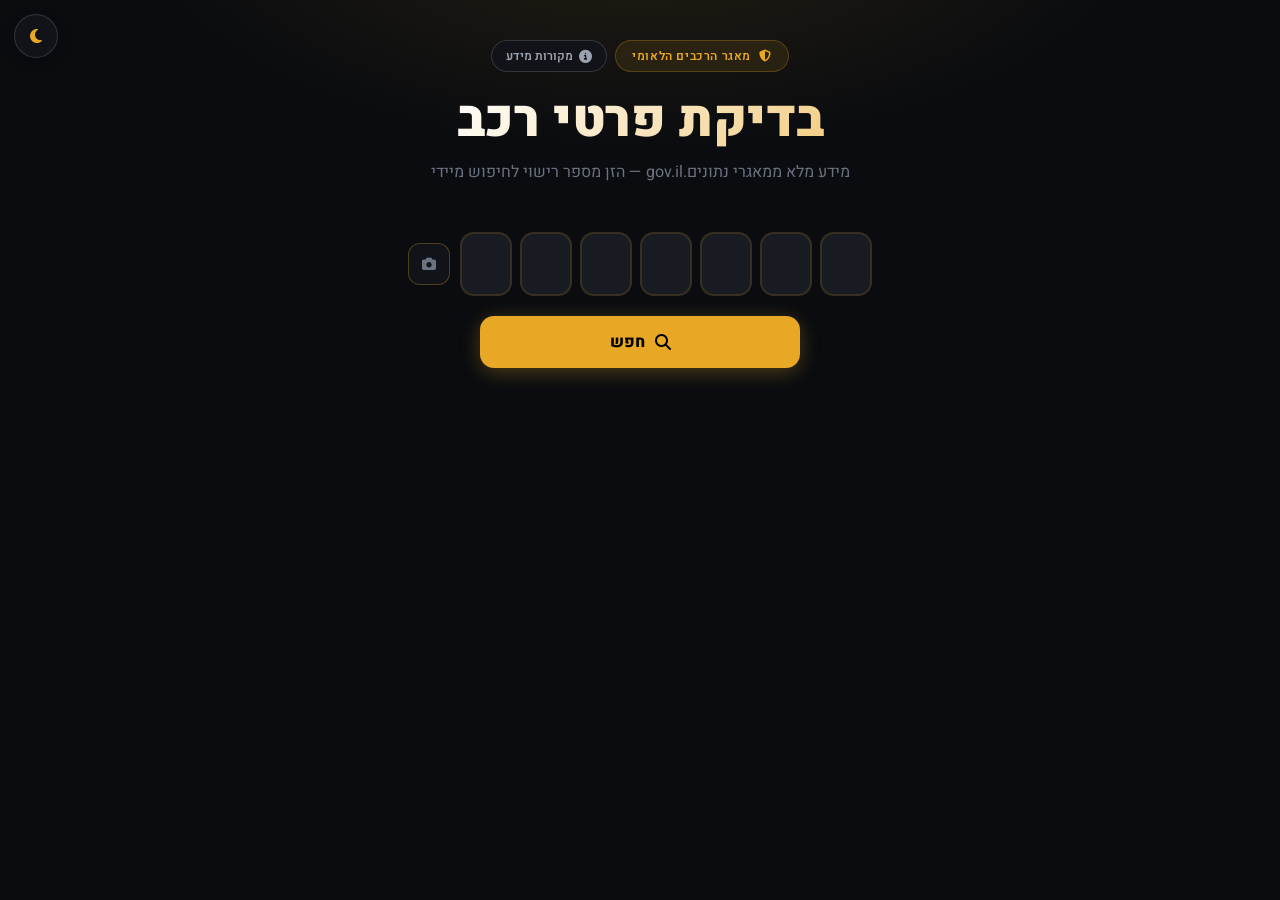
==== commit 78791d53: "Add "מקורות מידע" modal listing every dataset the app reads A new "ⓘ מקורות מידע" pill in the header" ====
--- a/index.html
+++ b/index.html
@@ -138,9 +138,15 @@
 <div class="page">
   <!-- Header -->
   <div class="header">
-    <div class="header-badge">
-      <i class="fa-solid fa-shield-halved"></i>
-      מאגר הרכבים הלאומי
+    <div class="header-badges">
+      <div class="header-badge">
+        <i class="fa-solid fa-shield-halved"></i>
+        מאגר הרכבים הלאומי
+      </div>
+      <button class="header-info-btn" onclick="openSourcesModal()" type="button" aria-label="מקורות מידע">
+        <i class="fa-solid fa-circle-info"></i>
+        מקורות מידע
+      </button>
     </div>
     <h1>בדיקת פרטי רכב</h1>
     <p>מידע מלא ממאגרי נתונים.gov.il — הזן מספר רישוי לחיפוש מיידי</p>
@@ -260,6 +266,19 @@
     </div>
   </div>
 
+  <!-- Inactive vehicle warning banner (license expired 13+ months ago) -->
+  <div id="inactiveBanner" style="display:none; margin-bottom:16px; padding:16px 20px;
+    background:rgba(232,168,37,0.08); border:1.5px solid rgba(232,168,37,0.4);
+    border-radius:16px; align-items:center; gap:14px;">
+    <i class="fa-solid fa-circle-exclamation" style="color:var(--accent);font-size:1.4rem;flex-shrink:0;"></i>
+    <div>
+      <div style="font-weight:800;color:var(--accent);font-size:0.95rem;">⚠️ רכב לא פעיל</div>
+      <div id="inactiveDetails" style="font-size:0.82rem;color:var(--text-muted);margin-top:3px;">
+        תוקף הרישיון פג לפני יותר מ-13 חודשים. הרכב לא גנוב וללא ביטול סופי, אך אינו פעיל כעת.
+      </div>
+    </div>
+  </div>
+
   <!-- Hero -->
     <div class="hero-panel">
       <div class="car-info">
@@ -267,6 +286,7 @@
           <div class="car-brand-row">
             <img id="brandLogo" src="" alt="" style="display:none" class="brand-logo" onerror="this.style.display='none'">
             <span class="car-make" id="carMake">—</span>
+            <span id="publicBadge" class="public-vehicle-badge" style="display:none"></span>
           </div>
 
           <!-- Model name + plate inline -->
@@ -338,6 +358,7 @@
       <!-- פרטי רכב -->
       <div class="data-section">
         <div class="section-title"><i class="fa-solid fa-car"></i> פרטי הרכב</div>
+        <div id="publicVehicleExtras"></div>
         <div class="data-row"><span class="data-label">שם תוצר</span><span class="data-value" id="dMake">—</span></div>
         <div class="data-row"><span class="data-label">שם דגם</span><span class="data-value" id="dModel">—</span></div>
         <div class="data-row"><span class="data-label">כינוי מסחרי</span><span class="data-value" id="dKinuy">—</span></div>
@@ -355,6 +376,7 @@
         <div class="data-row"><span class="data-label">צמיג קדמי</span><span class="data-value" id="dTireF">—</span></div>
         <div class="data-row"><span class="data-label">צמיג אחורי</span><span class="data-value" id="dTireR">—</span></div>
         <div id="techExtraRows"></div>
+        <div id="vehicleExtraRows"></div>
       </div>
 
       <!-- בעלות ורישום -->
@@ -389,6 +411,7 @@
       <div class="data-section" id="envSection" style="display:none">
         <div class="section-title"><i class="fa-solid fa-leaf"></i> סביבה</div>
         <div id="envBody"></div>
+        <div id="envExtraRows"></div>
       </div>
       <div class="data-section" id="safetySection" style="display:none">
         <div class="section-title"><i class="fa-solid fa-shield-halved"></i> בטיחות</div>
@@ -404,6 +427,14 @@
       </div>
     </div>
 
+    <!-- מחיר ויבואן -->
+    <div class="sections-grid" style="margin-top:16px">
+      <div class="data-section full" id="priceSection" style="display:none">
+        <div class="section-title"><i class="fa-solid fa-tag"></i> מחיר ויבואן</div>
+        <div id="priceBody"></div>
+      </div>
+    </div>
+
     <!-- ציר זמן -->
     <div class="sections-grid" style="margin-top:16px">
       <div class="km-section">
@@ -415,7 +446,7 @@
     </div>
 
     <!-- קילומטרז' והיסטוריית טסטים -->
-    <div class="sections-grid" style="margin-top:16px">
+    <div class="sections-grid" id="kmSection" style="margin-top:16px">
       <div class="km-section">
         <div class="km-header">
           <div class="km-title"><i class="fa-solid fa-gauge-high"></i> קילומטרז' והיסטוריית טסטים</div>
@@ -439,7 +470,7 @@
     </div>
 
     <!-- היסטוריית בעלויות -->
-    <div class="sections-grid" style="margin-top:16px">
+    <div class="sections-grid" id="ownershipSection" style="margin-top:16px">
       <div class="km-section">
         <div class="km-header">
           <div class="km-title"><i class="fa-solid fa-users"></i> היסטוריית בעלויות</div>
@@ -456,11 +487,108 @@
       <div class="km-section">
         <div class="km-header">
           <div class="km-title"><i class="fa-solid fa-triangle-exclamation" style="color:var(--accent)"></i> ריקולים שלא בוצעו</div>
-          <button onclick="openRecallSite()" class="findcar-btn" style="border:none;cursor:pointer;font-family:'Heebo',sans-serif;">
-            <i class="fa-solid fa-arrow-up-right-from-square"></i> <span id="recallBtnTxt">מלא ב-gov.il</span>
-          </button>
+          <div style="display:flex; gap:8px; flex-wrap:wrap;">
+            <button id="modelRecallsBtn" onclick="openModelRecallsModal()" class="findcar-btn"
+                    style="display:none; border:none; cursor:pointer; font-family:'Heebo',sans-serif;">
+              <i class="fa-solid fa-clock-rotate-left"></i> היסטוריית ריקולים <span id="modelRecallsBadge"></span>
+            </button>
+            <button onclick="openRecallSite()" class="findcar-btn" style="border:none;cursor:pointer;font-family:'Heebo',sans-serif;">
+              <i class="fa-solid fa-arrow-up-right-from-square"></i> <span id="recallBtnTxt">מלא ב-gov.il</span>
+            </button>
+          </div>
         </div>
         <div id="recallBody"></div>
+      </div>
+    </div>
+
+    <!-- מודל היסטוריית ריקולים לדגם -->
+    <div id="modelRecallsModal" class="modal-overlay" style="display:none">
+      <div class="modal-card">
+        <div class="modal-header">
+          <h3><i class="fa-solid fa-clock-rotate-left"></i> היסטוריית ריקולים לדגם</h3>
+          <button class="modal-close" onclick="closeModelRecallsModal()" aria-label="סגור">×</button>
+        </div>
+        <div id="modelRecallsModalBody" class="modal-body"></div>
+      </div>
+    </div>
+
+    <!-- מודל מקורות מידע -->
+    <div id="sourcesModal" class="modal-overlay" style="display:none">
+      <div class="modal-card">
+        <div class="modal-header">
+          <h3><i class="fa-solid fa-database"></i> מקורות המידע</h3>
+          <button class="modal-close" onclick="closeSourcesModal()" aria-label="סגור">×</button>
+        </div>
+        <div class="modal-body">
+          <p class="modal-intro">
+            כל הנתונים בדוח נשלפים בזמן אמת ממאגרי data.gov.il — אין לנו דאטהבייס משלנו.
+            כך שכל מידע שתקבל הוא הכי עדכני שיש למשרד התחבורה.
+          </p>
+
+          <div class="src-section">
+            <div class="src-section-title">📋 רישומי רכב — מאגרי בסיס</div>
+            <div class="src-item"><div class="src-name">רכבים פרטיים פעילים</div><div class="src-desc">פרטים בסיסיים: יצרן, דגם, שנה, צבע, רישיון, מנוע, צמיגים, רמת גימור</div></div>
+            <div class="src-item"><div class="src-name">רכבים ציבוריים</div><div class="src-desc">מוניות, אוטובוסים, מוניות שירות — כולל מספר מקומות ומשקל</div></div>
+            <div class="src-item"><div class="src-name">רכבים לא פעילים</div><div class="src-desc">רישיון פג מ-13 חודשים, לא גנובים, ללא ביטול סופי</div></div>
+            <div class="src-item"><div class="src-name">יבוא אישי</div><div class="src-desc">רכבים פרטיים שיובאו בייבוא אישי (חדש/משומש)</div></div>
+            <div class="src-item"><div class="src-name">אופנועים</div><div class="src-desc">רישום דו-גלגליים פעילים</div></div>
+            <div class="src-item"><div class="src-name">רכבים מסחריים כבדים</div><div class="src-desc">נגררים, משאיות, רכבי משא</div></div>
+            <div class="src-item"><div class="src-name">ציוד מכני הנדסי (צמ"ה)</div><div class="src-desc">מלגזות, עגורנים, ציוד הנדסי</div></div>
+            <div class="src-item"><div class="src-name">לא פעילים ללא קוד דגם</div><div class="src-desc">רכבים ישנים שאין להם רישום מודרני</div></div>
+          </div>
+
+          <div class="src-section">
+            <div class="src-section-title">📜 היסטוריה ובעלויות</div>
+            <div class="src-item"><div class="src-name">היסטוריית טסטים + קילומטרז'</div><div class="src-desc">נסועה אחרונה, מספר מנוע, שינויי צבע/מבנה/צמיג, גפ"מ</div></div>
+            <div class="src-item"><div class="src-name">היסטוריית בעלויות</div><div class="src-desc">רשימת בעלים לאורך השנים, סוגי בעלות, תאריכי החלפה</div></div>
+            <div class="src-item"><div class="src-name">ירידה מהכביש</div><div class="src-desc">רכבים שהוצאו משימוש סופי</div></div>
+          </div>
+
+          <div class="src-section">
+            <div class="src-section-title">🛡️ בטיחות וריקולים</div>
+            <div class="src-item"><div class="src-name">ריקולים פתוחים לרכב</div><div class="src-desc">תקלות שדווחו לרכב הספציפי ולא טופלו</div></div>
+            <div class="src-item"><div class="src-name">היסטוריית ריקולים לדגם</div><div class="src-desc">קמפיינים מ-2013, סוג תקלה, אופן תיקון, יבואן</div></div>
+          </div>
+
+          <div class="src-section">
+            <div class="src-section-title">🌍 סביבה ומפרט טכני</div>
+            <div class="src-item"><div class="src-name">מפרט מורחב לדגם</div><div class="src-desc">נפח מנוע, כוח סוס, גיר, בטיחות, פליטות (CO₂, NOₓ, PM), מערכות עזר לנהג</div></div>
+            <div class="src-item"><div class="src-name">מסנני פליטה</div><div class="src-desc">רכבים שהותקן בהם מסנן זיהום (אחרי-יצור)</div></div>
+          </div>
+
+          <div class="src-section">
+            <div class="src-section-title">💰 כלכלה</div>
+            <div class="src-item"><div class="src-name">מחירון יבואן</div><div class="src-desc">מחיר חדש מקורי + שם היבואן הרשמי</div></div>
+            <div class="src-item">
+              <div class="src-name">חישוב פנימי — אגרת רישוי משוערת</div>
+              <div class="src-desc">מחושב לפי קבוצת זיהום + שנת ייצור (משוער; קישור למחשבון רשמי)</div>
+            </div>
+            <div class="src-item">
+              <div class="src-name">חישוב פנימי — ערך משוער היום</div>
+              <div class="src-desc">עקומת ירידת ערך מכוילת לפי משרד התחבורה + תיקונים לק"מ ובעלים</div>
+            </div>
+          </div>
+
+          <div class="src-section">
+            <div class="src-section-title">🏷️ תיוגים מיוחדים</div>
+            <div class="src-item"><div class="src-name">וו גרירה + קודי צמיג</div><div class="src-desc">נתונים פר-רכב על וו גרירה ועומס/מהירות צמיגים</div></div>
+            <div class="src-item"><div class="src-name">זכאות להנחה באגרה</div><div class="src-desc">רכבים עם מערכת בטיחות מתקדמת — זכאים להנחה</div></div>
+            <div class="src-item"><div class="src-name">חובת נקודות עיגון</div><div class="src-desc">מסחריים מעל 3.5 טון שחייבים בהתקנת נקודות עיגון למטענים</div></div>
+            <div class="src-item"><div class="src-name">תג חניה לנכה</div><div class="src-desc">רכבים מורשים לשאת תג חניה לנכה</div></div>
+          </div>
+
+          <div class="src-section">
+            <div class="src-section-title">🌐 מקורות חיצוניים</div>
+            <div class="src-item"><div class="src-name">Wikipedia</div><div class="src-desc">תמונה ייצוגית של דגם הרכב (אם נמצא ערך תואם)</div></div>
+          </div>
+
+          <div class="src-footer">
+            <a href="https://data.gov.il/he/dataset/?tags=%D7%9B%D7%9C%D7%99+%D7%A8%D7%9B%D7%91" target="_blank" rel="noopener">
+              <i class="fa-solid fa-arrow-up-right-from-square"></i>
+              עיון בכל מאגרי הרכב באתר data.gov.il
+            </a>
+          </div>
+        </div>
       </div>
     </div>
 
--- a/css/app.css
+++ b/css/app.css
@@ -167,12 +167,32 @@
 
   /* ── Header ── */
   .header { text-align: center; margin-bottom: 48px; }
+  .header-badges {
+    display: inline-flex; flex-wrap: wrap; gap: 8px; justify-content: center;
+    margin-bottom: 20px;
+  }
   .header-badge {
     display: inline-flex; align-items: center; gap: 8px;
     background: rgba(232,168,37,0.1); border: 1px solid rgba(232,168,37,0.25);
     border-radius: 100px; padding: 6px 16px; font-size: 12px; color: var(--accent);
-    font-weight: 600; letter-spacing: 0.05em; text-transform: uppercase; margin-bottom: 20px;
-  }
+    font-weight: 600; letter-spacing: 0.05em; text-transform: uppercase;
+  }
+  .header-info-btn {
+    display: inline-flex; align-items: center; gap: 6px;
+    background: var(--surface); border: 1px solid var(--border-active);
+    color: var(--text-dim);
+    border-radius: 100px; padding: 6px 14px;
+    font-family: 'Heebo', sans-serif;
+    font-size: 12px; font-weight: 600;
+    cursor: pointer;
+    transition: all 0.18s;
+  }
+  .header-info-btn:hover {
+    border-color: var(--accent);
+    color: var(--accent);
+    background: rgba(232,168,37,0.06);
+  }
+  .header-info-btn i { font-size: 13px; }
   .header h1 {
     font-size: clamp(2rem, 5vw, 3.2rem);
     font-weight: 900;
@@ -401,9 +421,19 @@
   }
   /* ── Car Info ── */
   .car-info { padding: 28px 28px 28px 28px; display: flex; flex-direction: column; justify-content: center; gap: 0; }
-  .car-brand-row { display: flex; align-items: center; gap: 10px; margin-bottom: 10px; }
+  .car-brand-row { display: flex; align-items: center; gap: 10px; margin-bottom: 10px; flex-wrap: wrap; }
   .brand-logo { width: 40px; height: 40px; object-fit: contain; filter: brightness(0) invert(1); opacity: 0.85; }
   .car-make { font-size: 0.75rem; color: var(--accent); font-weight: 700; letter-spacing: 0.12em; text-transform: uppercase; }
+  .public-vehicle-badge {
+    display: inline-flex; align-items: center; gap: 6px;
+    background: rgba(232,168,37,0.12);
+    border: 1px solid rgba(232,168,37,0.35);
+    color: var(--accent);
+    border-radius: 100px;
+    padding: 4px 12px;
+    font-size: 0.78rem; font-weight: 700;
+    margin-right: auto;
+  }
 
   /* Model + plate on same row */
   .car-model-row {
@@ -496,6 +526,10 @@
 
   .data-row { display: flex; justify-content: space-between; align-items: baseline; padding: 10px 0; border-bottom: 1px solid var(--border); }
   .data-row:last-child { border-bottom: none; padding-bottom: 0; }
+  /* When public-vehicle extras are inserted before the regular rows, restore
+     the bottom border on the last extra row so it visually connects to the
+     row below it instead of looking detached */
+  #publicVehicleExtras .data-row:last-child { border-bottom: 1px solid var(--border); padding-bottom: 10px; }
   .data-label { font-size: 0.82rem; color: var(--text-muted); font-weight: 500; }
   .data-value { font-size: 0.9rem; color: var(--text); font-weight: 600; text-align: left; max-width: 55%; }
 
@@ -558,82 +592,138 @@
   .hf-green  { background: rgba(34,197,94,0.1);   color: var(--green); border: 1px solid rgba(34,197,94,0.2); }
 
 
-  /* ── Timeline ── */
+  /* ── Timeline (stylized road) ── */
   .timeline {
     position: relative;
-    padding: 4px 0;
+    padding: 4px 0 8px;
     direction: rtl;
   }
+  /* Asphalt road body */
   .timeline::before {
     content: ''; position: absolute;
-    right: 27px; top: 0; bottom: 0; width: 2px;
-    background: linear-gradient(to bottom,
-      transparent 0%, var(--accent) 5%,
-      var(--accent) 90%, transparent 100%);
-    opacity: 0.3;
-  }
-
-  .tl-year-group { margin-bottom: 4px; }
-
+    right: 22px; top: 12px; bottom: 12px; width: 24px;
+    background: linear-gradient(to right,
+      rgba(0,0,0,0.45) 0%,
+      #1a1a1d 22%,
+      #2c2c30 50%,
+      #1a1a1d 78%,
+      rgba(0,0,0,0.45) 100%);
+    box-shadow: inset 0 0 10px rgba(0,0,0,0.4);
+    border-radius: 1px;
+    z-index: 0;
+  }
+  [data-theme="light"] .timeline::before {
+    background: linear-gradient(to right,
+      rgba(0,0,0,0.15) 0%,
+      #4a4a52 22%,
+      #5a5a62 50%,
+      #4a4a52 78%,
+      rgba(0,0,0,0.15) 100%);
+  }
+  /* Painted road dashes (center divider) */
+  .timeline::after {
+    content: ''; position: absolute;
+    right: 33px; top: 12px; bottom: 12px; width: 2px;
+    background-image: linear-gradient(to bottom, rgba(255,255,255,0.55) 50%, transparent 50%);
+    background-size: 2px 18px;
+    background-repeat: repeat-y;
+    z-index: 1;
+  }
+
+  .tl-year-group { margin-bottom: 6px; position: relative; z-index: 2; }
+  .tl-year-group:not(:first-child) { margin-top: 8px; }
+
+  /* Year pill — stands out as a chapter divider */
   .tl-year-label {
-    font-size: 0.68rem; font-weight: 800;
-    color: var(--text-muted); letter-spacing: 0.12em;
-    text-transform: uppercase;
-    padding: 16px 64px 6px 0;
-    display: block;
-  }
+    display: inline-block;
+    font-size: 0.74rem; font-weight: 800;
+    color: var(--accent);
+    letter-spacing: 0.12em;
+    padding: 5px 14px;
+    margin: 14px 70px 10px 0;
+    background: rgba(232,168,37,0.08);
+    border: 1px solid rgba(232,168,37,0.28);
+    border-radius: 100px;
+    position: relative;
+    z-index: 2;
+  }
+  .tl-year-group:first-child .tl-year-label { margin-top: 0; }
 
   .tl-event {
     position: relative;
-    display: flex; align-items: flex-start;
-    gap: 14px; padding: 10px 64px 10px 16px;
-    border-radius: 10px;
-    transition: background 0.15s;
-  }
-  .tl-event:hover { background: rgba(255,255,255,0.03); }
-
-  /* Icon circle */
+    display: block;
+    padding: 11px 76px 11px 14px;
+    border-radius: 12px;
+    margin-bottom: 4px;
+    transition: background 0.2s ease, transform 0.2s ease;
+    z-index: 2;
+  }
+  .tl-event:hover {
+    background: rgba(232,168,37,0.05);
+    transform: translateX(-3px);
+  }
+
+  /* Icon disc — sits on the road */
   .tl-icon {
     position: absolute; right: 18px; top: 50%; transform: translateY(-50%);
-    width: 20px; height: 20px; border-radius: 50%;
+    width: 32px; height: 32px; border-radius: 50%;
     display: flex; align-items: center; justify-content: center;
-    font-size: 9px; flex-shrink: 0; z-index: 1;
-    border: 2px solid var(--surface);
-  }
-  .tl-event.ev-birth   .tl-icon { background: var(--accent); color: #000; }
-  .tl-event.ev-road    .tl-icon { background: var(--accent); color: #000; }
-  .tl-event.ev-owner   .tl-icon { background: #7ae5ff; color: #000; }
-  .tl-event.ev-test    .tl-icon { background: var(--accent); color: #000; }
-  .tl-event.ev-recall  .tl-icon { background: var(--red);    color: #fff; }
-  .tl-event.ev-license .tl-icon { background: var(--accent); color: #000; }
+    font-size: 13px; z-index: 3;
+    color: #1a1a1a;
+    box-shadow: 0 4px 14px rgba(0,0,0,0.45), 0 0 0 3px var(--surface);
+  }
+  [data-theme="light"] .tl-icon { box-shadow: 0 4px 12px rgba(0,0,0,0.18), 0 0 0 3px var(--surface); }
+
+  .tl-event.ev-birth   .tl-icon { background: linear-gradient(135deg, #fad377, #b87a0c); color: #1a1a1a; }
+  .tl-event.ev-road    .tl-icon { background: linear-gradient(135deg, #fad377, #b87a0c); color: #1a1a1a; }
+  .tl-event.ev-owner   .tl-icon { background: linear-gradient(135deg, #93c5fd, #2563eb); color: #fff; }
+  .tl-event.ev-test    .tl-icon { background: linear-gradient(135deg, #fde08a, #c98815); color: #1a1a1a; }
+  .tl-event.ev-recall  .tl-icon { background: linear-gradient(135deg, #fca5a5, #b91c1c); color: #fff; }
+  .tl-event.ev-license .tl-icon { background: linear-gradient(135deg, #fb7185, #be123c); color: #fff; }
   .tl-event.ev-today   .tl-icon {
-    background: var(--surface); color: #fff;
-    border: 2px solid rgba(255,255,255,0.5);
-    box-shadow: 0 0 0 3px rgba(255,255,255,0.08);
-    animation: tl-pulse 2s ease-in-out infinite;
-  }
-  @keyframes tl-pulse {
-    0%, 100% { box-shadow: 0 0 0 0 rgba(255,255,255,0.4); }
-    50%       { box-shadow: 0 0 0 6px rgba(255,255,255,0); }
-  }
-
-  .tl-content { flex: 1; min-width: 0; display: flex; align-items: center; gap: 10px; }
+    background: var(--surface);
+    color: var(--accent);
+    box-shadow:
+      0 0 0 3px var(--surface),
+      0 0 0 5px var(--accent),
+      0 4px 14px rgba(0,0,0,0.45);
+  }
+  /* Expanding-ring pulse for "today" — clearly visible */
+  .tl-event.ev-today .tl-icon::before {
+    content: '';
+    position: absolute;
+    inset: -5px;
+    border-radius: 50%;
+    border: 2px solid var(--accent);
+    animation: tl-ring-pulse 1.8s ease-out infinite;
+    pointer-events: none;
+  }
+  @keyframes tl-ring-pulse {
+    0%   { transform: scale(1);   opacity: 1; }
+    100% { transform: scale(2.4); opacity: 0; }
+  }
+
+  /* Content stacks vertically — label prominent, meta below */
+  .tl-content { display: flex; flex-direction: column; gap: 5px; min-width: 0; }
   .tl-label {
-    font-size: 0.85rem; font-weight: 700; color: var(--text);
-    white-space: nowrap;
-  }
-  .tl-right { display: flex; align-items: center; gap: 8px; }
-  .tl-sub   { font-size: 0.72rem; color: var(--text-muted); font-weight: 500; white-space: nowrap; }
-  .tl-badge { display: inline-flex; align-items: center; gap: 4px; font-size: 0.68rem; font-weight: 700; padding: 2px 9px; border-radius: 100px; }
-  .tl-badge-owner  { background: rgba(59,130,246,0.12); color: var(--blue);   border: 1px solid rgba(59,130,246,0.25); }
-  .tl-badge-recall { background: rgba(239,68,68,0.12);  color: var(--red);    border: 1px solid rgba(239,68,68,0.25); }
-  .tl-badge-test   { background: rgba(232,168,37,0.12); color: var(--accent); border: 1px solid rgba(232,168,37,0.25); }
-
-  .tl-connector {
-    position: absolute; right: 27px;
-    width: 2px; top: 0; bottom: 0;
-    background: var(--border); z-index: 0;
-  }
+    font-size: 0.95rem; font-weight: 800;
+    color: var(--text); line-height: 1.25;
+  }
+  .tl-meta-row {
+    display: flex; align-items: center; gap: 8px;
+    flex-wrap: wrap;
+  }
+  .tl-sub {
+    font-size: 0.78rem; color: var(--text-muted); font-weight: 500;
+  }
+  .tl-badge {
+    display: inline-flex; align-items: center; gap: 4px;
+    font-size: 0.7rem; font-weight: 700;
+    padding: 3px 10px; border-radius: 100px;
+  }
+  .tl-badge-owner  { background: rgba(59,130,246,0.12); color: var(--blue);   border: 1px solid rgba(59,130,246,0.28); }
+  .tl-badge-recall { background: rgba(239,68,68,0.12);  color: var(--red);    border: 1px solid rgba(239,68,68,0.28); }
+  .tl-badge-test   { background: rgba(232,168,37,0.12); color: var(--accent); border: 1px solid rgba(232,168,37,0.28); }
 
   /* ── km-section ── */
   .km-section {
@@ -798,6 +888,67 @@
   .safety-feature.feat-yes  { border-color: rgba(34,197,94,0.18); }
   .safety-feature.feat-no   { border-color: rgba(239,68,68,0.15); }
 
+  /* ── Price + Importer ── */
+  .price-grid {
+    display: grid; grid-template-columns: 1fr 1fr; gap: 14px;
+    padding-bottom: 16px; margin-bottom: 16px;
+    border-bottom: 1px solid var(--border);
+  }
+  @media (max-width: 540px) {
+    .price-grid { grid-template-columns: 1fr; gap: 10px; }
+  }
+  .price-cell {
+    background: var(--surface2);
+    border: 1px solid var(--border);
+    border-radius: 12px;
+    padding: 14px 16px;
+    text-align: center;
+  }
+  .price-cell-val {
+    font-size: 1.4rem; font-weight: 900; color: var(--accent);
+    line-height: 1.2;
+  }
+  .price-importer {
+    font-size: 1rem; color: var(--text);
+    font-weight: 800;
+  }
+  .price-cell-lbl {
+    font-size: 0.72rem; font-weight: 700; color: var(--text-muted);
+    text-transform: uppercase; letter-spacing: 0.05em;
+    margin-top: 4px;
+  }
+
+  .price-est {
+    background: rgba(232,168,37,0.06);
+    border: 1px solid rgba(232,168,37,0.25);
+    border-radius: 12px;
+    padding: 14px 16px;
+    margin-bottom: 14px;
+  }
+  .price-est-row {
+    display: flex; justify-content: space-between; align-items: baseline;
+    margin-bottom: 6px;
+  }
+  .price-est-lbl { font-size: 0.85rem; font-weight: 700; color: var(--text-dim); }
+  .price-est-val { font-size: 1.6rem; font-weight: 900; color: var(--accent); }
+  .price-est-range {
+    font-size: 0.78rem; color: var(--text-muted); font-weight: 600;
+    margin-bottom: 2px;
+  }
+  .price-est-drop {
+    font-size: 0.78rem; color: var(--text-dim); font-weight: 700;
+  }
+
+  .price-note {
+    display: flex; align-items: flex-start; gap: 8px;
+    font-size: 0.74rem; color: var(--text-muted);
+    padding: 10px 12px;
+    background: var(--surface2);
+    border-radius: 8px;
+    line-height: 1.5;
+  }
+  .price-note i { color: var(--accent); margin-top: 2px; }
+
   /* ── Mileage trajectory (actual vs expected) ── */
   .mile-traj-card {
     margin-top: 18px;
@@ -872,6 +1023,109 @@
     .mile-bar-label { font-size: 0.72rem; }
     .mile-bar-val { font-size: 0.74rem; }
   }
+
+  /* ── Generic collapsible section ── */
+  .collapsible-toggle {
+    cursor: pointer;
+    user-select: none;
+    transition: background 0.15s;
+  }
+  .collapsible-toggle:hover { background: rgba(255,255,255,0.02); border-radius: 8px; padding-left: 8px; padding-right: 8px; margin-left: -8px; margin-right: -8px; }
+  [data-theme="light"] .collapsible-toggle:hover { background: rgba(0,0,0,0.025); }
+  .collapsible-chevron {
+    transition: transform 0.3s ease;
+    color: var(--text-muted);
+    font-size: 0.85rem;
+    margin-left: 4px;
+  }
+  .collapsible.is-collapsed .collapsible-chevron {
+    transform: rotate(-90deg);
+  }
+  .collapsible-content {
+    overflow: hidden;
+    max-height: 8000px;
+    transition: max-height 0.45s cubic-bezier(0.4,0,0.2,1), opacity 0.3s ease;
+    opacity: 1;
+  }
+  .collapsible.is-collapsed .collapsible-content {
+    max-height: 0;
+    opacity: 0;
+    transition: max-height 0.4s cubic-bezier(0.4,0,0.2,1), opacity 0.2s ease;
+  }
+  .collapsible-count {
+    display: inline-flex; align-items: center; justify-content: center;
+    min-width: 22px; height: 22px;
+    padding: 0 7px;
+    background: rgba(239,68,68,0.18);
+    border: 1px solid rgba(239,68,68,0.4);
+    color: var(--red);
+    border-radius: 100px;
+    font-size: 0.72rem; font-weight: 800;
+    margin-right: 6px;
+  }
+  .collapsible-count:empty { display: none; }
+
+  /* ── Historical model recalls ── */
+  .mr-summary {
+    display: flex; align-items: baseline; gap: 12px;
+    padding-bottom: 14px; margin-bottom: 14px;
+    border-bottom: 1px solid var(--border);
+  }
+  .mr-count {
+    font-size: 2.2rem; font-weight: 900;
+    color: var(--red); line-height: 1;
+  }
+  .mr-count-lbl { font-size: 0.85rem; color: var(--text-muted); }
+
+  .mr-importer {
+    display: flex; flex-direction: column; gap: 4px;
+    background: var(--surface2); border: 1px solid var(--border);
+    border-radius: 10px; padding: 10px 14px; margin-bottom: 14px;
+    font-size: 0.82rem; color: var(--text-dim);
+  }
+  .mr-importer a { color: var(--accent); text-decoration: none; }
+  .mr-importer a:hover { text-decoration: underline; }
+
+  .mr-list { display: flex; flex-direction: column; gap: 8px; }
+  .mr-item {
+    padding: 12px 14px;
+    background: var(--surface2);
+    border: 1px solid var(--border);
+    border-right: 3px solid var(--text-muted);
+    border-radius: 10px;
+  }
+  .mr-item.mr-severe { border-right-color: var(--red); }
+  .mr-item.mr-service { border-right-color: var(--accent); }
+
+  .mr-head {
+    display: flex; align-items: center; gap: 10px;
+    flex-wrap: wrap; margin-bottom: 6px;
+  }
+  .mr-year {
+    font-size: 0.78rem; font-weight: 800; color: var(--accent);
+    background: rgba(232,168,37,0.1);
+    padding: 2px 9px; border-radius: 100px;
+  }
+  .mr-cat   { font-size: 0.88rem; font-weight: 800; color: var(--text); }
+  .mr-range { font-size: 0.72rem; color: var(--text-muted); margin-right: auto; }
+  .mr-desc  { font-size: 0.82rem; color: var(--text-dim); line-height: 1.55; margin-bottom: 6px; }
+  .mr-fix   {
+    display: inline-flex; align-items: center; gap: 6px;
+    font-size: 0.74rem; font-weight: 700; color: var(--green);
+    background: rgba(34,197,94,0.08);
+    border: 1px solid rgba(34,197,94,0.22);
+    padding: 3px 10px; border-radius: 100px;
+  }
+
+  .mr-note {
+    margin-top: 14px;
+    display: flex; align-items: flex-start; gap: 7px;
+    font-size: 0.72rem; color: var(--text-muted);
+    padding: 9px 12px;
+    background: var(--surface2);
+    border-radius: 8px; line-height: 1.5;
+  }
+  .mr-note i { color: var(--accent); margin-top: 2px; flex-shrink: 0; }
 
   /* ── Population comparison ── */
   .pop-summary {
@@ -951,6 +1205,49 @@
     display: flex; align-items: center; gap: 7px;
   }
   .pop-note i { color: var(--accent); }
+
+  /* ── Data sources modal ── */
+  .src-section { margin-bottom: 18px; }
+  .src-section:last-child { margin-bottom: 0; }
+  .src-section-title {
+    font-size: 0.9rem; font-weight: 800; color: var(--text);
+    margin-bottom: 8px;
+    padding-bottom: 6px;
+    border-bottom: 1px solid var(--border);
+  }
+  .src-item {
+    padding: 10px 12px;
+    background: var(--surface2);
+    border: 1px solid var(--border);
+    border-radius: 10px;
+    margin-bottom: 6px;
+  }
+  .src-item:last-child { margin-bottom: 0; }
+  .src-name {
+    font-size: 0.85rem; font-weight: 700;
+    color: var(--accent);
+    margin-bottom: 3px;
+  }
+  .src-desc {
+    font-size: 0.78rem;
+    color: var(--text-dim);
+    line-height: 1.5;
+  }
+  .src-footer {
+    margin-top: 18px;
+    padding: 12px 14px;
+    background: var(--surface2);
+    border: 1px solid var(--border);
+    border-radius: 10px;
+    text-align: center;
+  }
+  .src-footer a {
+    display: inline-flex; align-items: center; gap: 7px;
+    color: var(--accent);
+    font-size: 0.85rem; font-weight: 700;
+    text-decoration: none;
+  }
+  .src-footer a:hover { text-decoration: underline; }
 
   /* ── Compare cars ── */
   .compare-launch-btn {
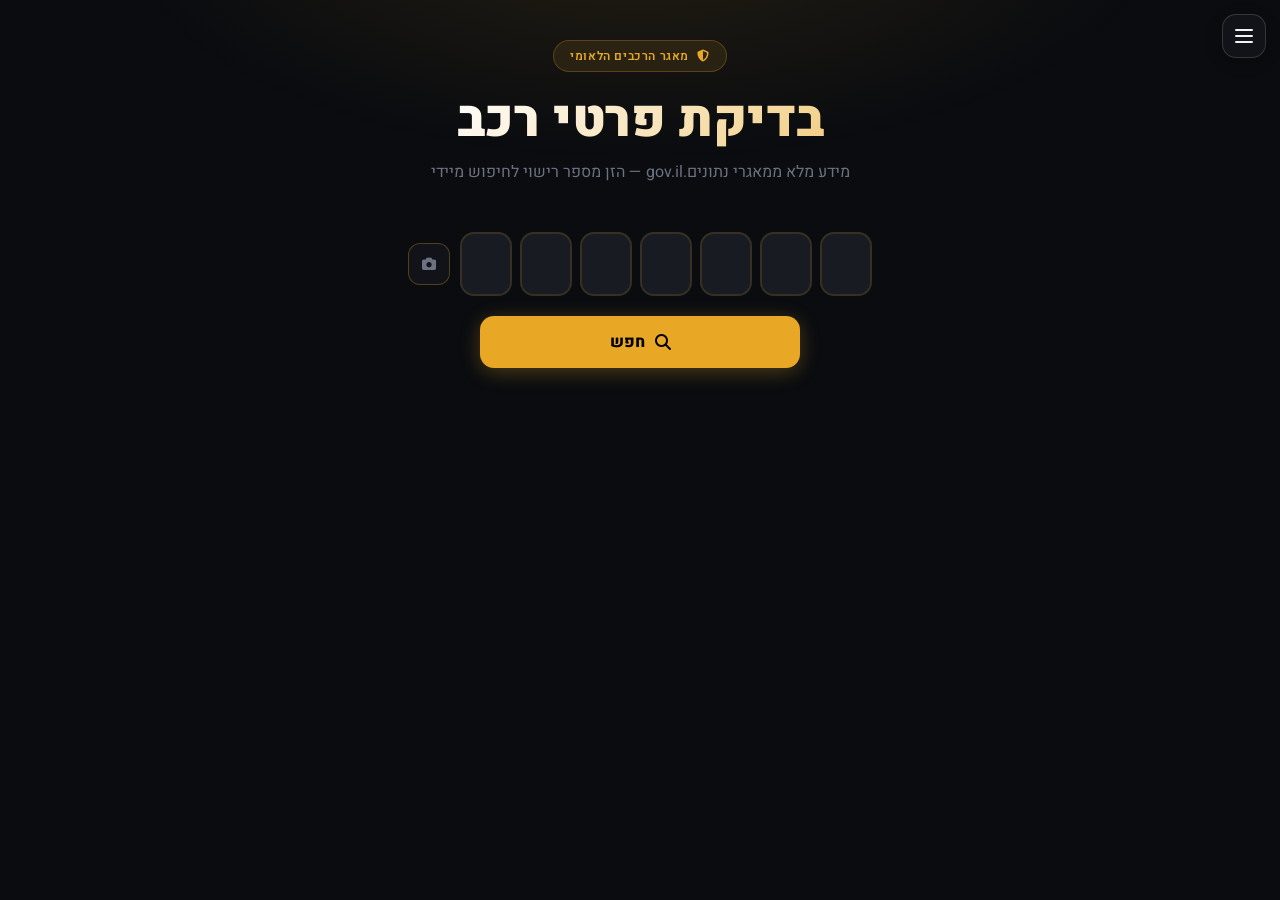
==== commit d3483eab: "Add Profile, TCO, ex-fleet detection, hamburger menu, car photos App-level UX - New hamburger menu (" ====
--- a/index.html
+++ b/index.html
@@ -38,11 +38,31 @@
 <link rel="stylesheet" href="css/app.css">
 </head>
 <body>
-<button id="themeToggle" onclick="toggleTheme()" class="theme-toggle"
-        type="button" aria-label="החלף ערכת נושא בהיר/כהה" title="החלף ערכת נושא">
-  <i class="fa-solid fa-sun icon-sun" aria-hidden="true"></i>
-  <i class="fa-solid fa-moon icon-moon" aria-hidden="true"></i>
+<!-- App menu (hamburger) — top-right corner -->
+<button id="appMenuBtn" class="app-menu-btn" type="button"
+        onclick="toggleAppMenu(event)" aria-label="תפריט">
+  <span class="app-menu-bars" aria-hidden="true"><span></span><span></span><span></span></span>
 </button>
+<div id="appMenu" class="app-menu" role="menu">
+  <button class="app-menu-item" id="menuProfileBtn" onclick="closeAppMenu();openMyCarModal()" role="menuitem">
+    <i class="fa-regular fa-star app-menu-icon"></i>
+    <span class="app-menu-label">הפרופיל שלי</span>
+  </button>
+  <button class="app-menu-item" id="menuCompareBtn" onclick="closeAppMenu();openCompareModal()" role="menuitem">
+    <i class="fa-solid fa-scale-balanced app-menu-icon"></i>
+    <span class="app-menu-label">השווה רכבים</span>
+  </button>
+  <button class="app-menu-item" onclick="closeAppMenu();openSourcesModal()" role="menuitem">
+    <i class="fa-solid fa-database app-menu-icon"></i>
+    <span class="app-menu-label">מקורות מידע</span>
+  </button>
+  <div class="app-menu-divider"></div>
+  <button class="app-menu-item app-menu-theme" id="menuThemeBtn" onclick="toggleTheme()" role="menuitem">
+    <i class="fa-solid fa-moon app-menu-icon icon-moon"></i>
+    <i class="fa-solid fa-sun  app-menu-icon icon-sun"></i>
+    <span class="app-menu-label" id="menuThemeLabel">ערכה כהה</span>
+  </button>
+</div>
 <div id="pdf-loader">
   <svg class="car-loader-svg" viewBox="0 0 512 512" xmlns="http://www.w3.org/2000/svg" aria-hidden="true">
     <defs>
@@ -143,13 +163,20 @@
         <i class="fa-solid fa-shield-halved"></i>
         מאגר הרכבים הלאומי
       </div>
-      <button class="header-info-btn" onclick="openSourcesModal()" type="button" aria-label="מקורות מידע">
-        <i class="fa-solid fa-circle-info"></i>
-        מקורות מידע
-      </button>
     </div>
     <h1>בדיקת פרטי רכב</h1>
     <p>מידע מלא ממאגרי נתונים.gov.il — הזן מספר רישוי לחיפוש מיידי</p>
+  </div>
+
+  <!-- "Profile" / My-Car modal -->
+  <div id="myCarModal" class="modal-overlay" style="display:none">
+    <div class="modal-card">
+      <div class="modal-header">
+        <h3><i class="fa-solid fa-star"></i> הפרופיל שלי</h3>
+        <button class="modal-close" onclick="closeMyCarModal()" aria-label="סגור">×</button>
+      </div>
+      <div class="modal-body" id="myCarModalBody"></div>
+    </div>
   </div>
 
   <!-- Search -->
@@ -182,9 +209,6 @@
     <div class="recent-wrap" id="recentWrap" style="display:none">
       <span class="recent-label">חיפושים אחרונים:</span>
       <div id="recentChips" style="display:flex; flex-wrap:wrap; gap:12px; justify-content:center;"></div>
-      <button class="compare-launch-btn" onclick="openCompareModal()" type="button">
-        <i class="fa-solid fa-scale-balanced"></i> השווה רכבים
-      </button>
     </div>
   </div>
 
@@ -239,20 +263,117 @@
   <span id="dPollution" hidden></span>
   <span id="dSafety"    hidden></span>
 
+  <!-- מודל מקורות מידע (מחוץ ל-resultCard כדי שייפתח גם לפני חיפוש) -->
+  <div id="sourcesModal" class="modal-overlay" style="display:none">
+    <div class="modal-card">
+      <div class="modal-header">
+        <h3><i class="fa-solid fa-database"></i> מקורות המידע</h3>
+        <button class="modal-close" onclick="closeSourcesModal()" aria-label="סגור">×</button>
+      </div>
+      <div class="modal-body">
+        <p class="modal-intro">
+          כל הנתונים בדוח נשלפים בזמן אמת ממאגרי data.gov.il — אין לנו דאטהבייס משלנו.
+          כך שכל מידע שתקבל הוא הכי עדכני שיש למשרד התחבורה.
+        </p>
+
+        <div class="src-section">
+          <div class="src-section-title">📋 רישומי רכב — מאגרי בסיס</div>
+          <div class="src-item"><div class="src-name">רכבים פרטיים פעילים</div><div class="src-desc">פרטים בסיסיים: יצרן, דגם, שנה, צבע, רישיון, מנוע, צמיגים, רמת גימור</div></div>
+          <div class="src-item"><div class="src-name">רכבים ציבוריים</div><div class="src-desc">מוניות, אוטובוסים, מוניות שירות — כולל מספר מקומות ומשקל</div></div>
+          <div class="src-item"><div class="src-name">רכבים לא פעילים</div><div class="src-desc">רישיון פג מ-13 חודשים, לא גנובים, ללא ביטול סופי</div></div>
+          <div class="src-item"><div class="src-name">יבוא אישי</div><div class="src-desc">רכבים פרטיים שיובאו בייבוא אישי (חדש/משומש)</div></div>
+          <div class="src-item"><div class="src-name">אופנועים</div><div class="src-desc">רישום דו-גלגליים פעילים</div></div>
+          <div class="src-item"><div class="src-name">רכבים מסחריים כבדים</div><div class="src-desc">נגררים, משאיות, רכבי משא</div></div>
+          <div class="src-item"><div class="src-name">ציוד מכני הנדסי (צמ"ה)</div><div class="src-desc">מלגזות, עגורנים, ציוד הנדסי</div></div>
+          <div class="src-item"><div class="src-name">לא פעילים ללא קוד דגם</div><div class="src-desc">רכבים ישנים שאין להם רישום מודרני</div></div>
+        </div>
+
+        <div class="src-section">
+          <div class="src-section-title">📜 היסטוריה ובעלויות</div>
+          <div class="src-item"><div class="src-name">היסטוריית טסטים + קילומטרז'</div><div class="src-desc">נסועה אחרונה, מספר מנוע, שינויי צבע/מבנה/צמיג, גפ"מ</div></div>
+          <div class="src-item"><div class="src-name">היסטוריית בעלויות</div><div class="src-desc">רשימת בעלים לאורך השנים, סוגי בעלות, תאריכי החלפה</div></div>
+          <div class="src-item"><div class="src-name">ירידה מהכביש</div><div class="src-desc">רכבים שהוצאו משימוש סופי</div></div>
+        </div>
+
+        <div class="src-section">
+          <div class="src-section-title">🛡️ בטיחות וריקולים</div>
+          <div class="src-item"><div class="src-name">ריקולים פתוחים לרכב</div><div class="src-desc">תקלות שדווחו לרכב הספציפי ולא טופלו</div></div>
+          <div class="src-item"><div class="src-name">היסטוריית ריקולים לדגם</div><div class="src-desc">קמפיינים מ-2013, סוג תקלה, אופן תיקון, יבואן</div></div>
+        </div>
+
+        <div class="src-section">
+          <div class="src-section-title">🌍 סביבה ומפרט טכני</div>
+          <div class="src-item"><div class="src-name">מפרט מורחב לדגם</div><div class="src-desc">נפח מנוע, כוח סוס, גיר, בטיחות, פליטות (CO₂, NOₓ, PM), מערכות עזר לנהג</div></div>
+          <div class="src-item"><div class="src-name">מסנני פליטה</div><div class="src-desc">רכבים שהותקן בהם מסנן זיהום (אחרי-יצור)</div></div>
+        </div>
+
+        <div class="src-section">
+          <div class="src-section-title">💰 כלכלה</div>
+          <div class="src-item"><div class="src-name">מחירון יבואן</div><div class="src-desc">מחיר חדש מקורי + שם היבואן הרשמי</div></div>
+          <div class="src-item">
+            <div class="src-name">חישוב פנימי — אגרת רישוי משוערת</div>
+            <div class="src-desc">מחושב לפי קבוצת זיהום + שנת ייצור (משוער; קישור למחשבון רשמי)</div>
+          </div>
+          <div class="src-item">
+            <div class="src-name">חישוב פנימי — ערך משוער היום</div>
+            <div class="src-desc">עקומת ירידת ערך מכוילת לפי משרד התחבורה + תיקונים לק"מ ובעלים</div>
+          </div>
+          <div class="src-item">
+            <div class="src-name">חישוב פנימי — עלות בעלות שנתית (TCO)</div>
+            <div class="src-desc">סיכום אגרה + דלק + תחזוקה משוערת + ירידת ערך שנתית. לא כולל ביטוח</div>
+          </div>
+          <div class="src-item">
+            <div class="src-name">זיהוי רכבי השכרה / ליסינג</div>
+            <div class="src-desc">סורק את היסטוריית הבעלויות ומסמן רכבים שהיו או נמצאים בצי השכרה/ליסינג</div>
+          </div>
+        </div>
+
+        <div class="src-section">
+          <div class="src-section-title">🏷️ תיוגים מיוחדים</div>
+          <div class="src-item"><div class="src-name">וו גרירה + קודי צמיג</div><div class="src-desc">נתונים פר-רכב על וו גרירה ועומס/מהירות צמיגים</div></div>
+          <div class="src-item"><div class="src-name">זכאות להנחה באגרה</div><div class="src-desc">רכבים עם מערכת בטיחות מתקדמת — זכאים להנחה</div></div>
+          <div class="src-item"><div class="src-name">חובת נקודות עיגון</div><div class="src-desc">מסחריים מעל 3.5 טון שחייבים בהתקנת נקודות עיגון למטענים</div></div>
+          <div class="src-item"><div class="src-name">תג חניה לנכה</div><div class="src-desc">רכבים מורשים לשאת תג חניה לנכה</div></div>
+        </div>
+
+        <div class="src-section">
+          <div class="src-section-title">🌐 מקורות חיצוניים</div>
+          <div class="src-item"><div class="src-name">Wikipedia</div><div class="src-desc">תמונה ייצוגית של דגם הרכב (אם נמצא ערך תואם)</div></div>
+        </div>
+
+        <div class="src-footer">
+          <a href="https://data.gov.il/he/dataset/?tags=%D7%9B%D7%9C%D7%99+%D7%A8%D7%9B%D7%91" target="_blank" rel="noopener">
+            <i class="fa-solid fa-arrow-up-right-from-square"></i>
+            עיון בכל מאגרי הרכב באתר data.gov.il
+          </a>
+        </div>
+      </div>
+    </div>
+  </div>
+
   <!-- Result -->
   <div id="resultCard">
 
-    <!-- Action bar -->
+    <!-- Action bar — primary export + icon-only secondary actions -->
   <div class="action-bar">
-    <button class="action-btn" onclick="copyPlate()"><i class="fa-solid fa-copy"></i> העתק לוחית</button>
-    <button class="action-btn" onclick="window.print()"><i class="fa-solid fa-print"></i> הדפסה</button>
-    <button class="action-btn" onclick="exportPDF()" id="pdfBtn"><i class="fa-solid fa-file-lines"></i> דוח מקצועי</button>
-    <button class="action-btn" onclick="shareWhatsApp()" style="color:#25d366;border-color:rgba(37,211,102,0.3);">
-      <i class="fa-brands fa-whatsapp"></i> שתף
+    <button class="action-primary" onclick="exportPDF()" id="pdfBtn" type="button">
+      <i class="fa-solid fa-file-lines"></i>
+      <span>הורד דוח מקצועי</span>
     </button>
-    <button class="action-btn" onclick="openStolenCheck()" style="text-decoration:none">
-      <i class="fa-solid fa-shield-halved" style="color:var(--red)"></i> בדוק רכב גנוב
-    </button>
+    <div class="action-icons" role="toolbar" aria-label="פעולות נוספות">
+      <button class="action-icon" onclick="window.print()" type="button" aria-label="הדפסה" title="הדפסה">
+        <i class="fa-solid fa-print"></i>
+      </button>
+      <button class="action-icon" onclick="copyPlate()" type="button" aria-label="העתק לוחית" title="העתק לוחית">
+        <i class="fa-solid fa-copy"></i>
+      </button>
+      <button class="action-icon action-icon-whatsapp" onclick="shareWhatsApp()" type="button" aria-label="שתף ב-WhatsApp" title="שתף ב-WhatsApp">
+        <i class="fa-brands fa-whatsapp"></i>
+      </button>
+      <button class="action-icon action-icon-danger" onclick="openStolenCheck()" type="button" aria-label="בדוק רכב גנוב" title="בדוק רכב גנוב">
+        <i class="fa-solid fa-shield-halved"></i>
+      </button>
+    </div>
   </div>
 
   <!-- Off-road warning banner -->
@@ -281,6 +402,17 @@
 
   <!-- Hero -->
     <div class="hero-panel">
+      <button class="hero-star-btn" id="myCarToggleBtn" onclick="toggleMyCar()" type="button"
+              aria-label="הגדר כרכב שלי" title="הגדר כרכב שלי">
+        <i class="fa-regular fa-star"></i>
+      </button>
+      <!-- Real car photo (carimagesapi.com — set make/model/year via JS).
+           No loading="lazy" here: the wrap is display:none before src is set,
+           and lazy-loading bails out for offscreen/hidden imgs, so the network
+           request never fires. We control visibility manually via JS. -->
+      <div class="car-photo-wrap" id="carPhotoWrap" style="display:none">
+        <img id="carPhoto" alt="">
+      </div>
       <div class="car-info">
         <div>
           <div class="car-brand-row">
@@ -432,6 +564,14 @@
       <div class="data-section full" id="priceSection" style="display:none">
         <div class="section-title"><i class="fa-solid fa-tag"></i> מחיר ויבואן</div>
         <div id="priceBody"></div>
+      </div>
+    </div>
+
+    <!-- עלות בעלות שנתית (TCO) -->
+    <div class="sections-grid" style="margin-top:16px">
+      <div class="data-section full" id="tcoSection" style="display:none">
+        <div class="section-title"><i class="fa-solid fa-coins"></i> עלות בעלות שנתית משוערת</div>
+        <div id="tcoBody"></div>
       </div>
     </div>
 
@@ -512,86 +652,6 @@
       </div>
     </div>
 
-    <!-- מודל מקורות מידע -->
-    <div id="sourcesModal" class="modal-overlay" style="display:none">
-      <div class="modal-card">
-        <div class="modal-header">
-          <h3><i class="fa-solid fa-database"></i> מקורות המידע</h3>
-          <button class="modal-close" onclick="closeSourcesModal()" aria-label="סגור">×</button>
-        </div>
-        <div class="modal-body">
-          <p class="modal-intro">
-            כל הנתונים בדוח נשלפים בזמן אמת ממאגרי data.gov.il — אין לנו דאטהבייס משלנו.
-            כך שכל מידע שתקבל הוא הכי עדכני שיש למשרד התחבורה.
-          </p>
-
-          <div class="src-section">
-            <div class="src-section-title">📋 רישומי רכב — מאגרי בסיס</div>
-            <div class="src-item"><div class="src-name">רכבים פרטיים פעילים</div><div class="src-desc">פרטים בסיסיים: יצרן, דגם, שנה, צבע, רישיון, מנוע, צמיגים, רמת גימור</div></div>
-            <div class="src-item"><div class="src-name">רכבים ציבוריים</div><div class="src-desc">מוניות, אוטובוסים, מוניות שירות — כולל מספר מקומות ומשקל</div></div>
-            <div class="src-item"><div class="src-name">רכבים לא פעילים</div><div class="src-desc">רישיון פג מ-13 חודשים, לא גנובים, ללא ביטול סופי</div></div>
-            <div class="src-item"><div class="src-name">יבוא אישי</div><div class="src-desc">רכבים פרטיים שיובאו בייבוא אישי (חדש/משומש)</div></div>
-            <div class="src-item"><div class="src-name">אופנועים</div><div class="src-desc">רישום דו-גלגליים פעילים</div></div>
-            <div class="src-item"><div class="src-name">רכבים מסחריים כבדים</div><div class="src-desc">נגררים, משאיות, רכבי משא</div></div>
-            <div class="src-item"><div class="src-name">ציוד מכני הנדסי (צמ"ה)</div><div class="src-desc">מלגזות, עגורנים, ציוד הנדסי</div></div>
-            <div class="src-item"><div class="src-name">לא פעילים ללא קוד דגם</div><div class="src-desc">רכבים ישנים שאין להם רישום מודרני</div></div>
-          </div>
-
-          <div class="src-section">
-            <div class="src-section-title">📜 היסטוריה ובעלויות</div>
-            <div class="src-item"><div class="src-name">היסטוריית טסטים + קילומטרז'</div><div class="src-desc">נסועה אחרונה, מספר מנוע, שינויי צבע/מבנה/צמיג, גפ"מ</div></div>
-            <div class="src-item"><div class="src-name">היסטוריית בעלויות</div><div class="src-desc">רשימת בעלים לאורך השנים, סוגי בעלות, תאריכי החלפה</div></div>
-            <div class="src-item"><div class="src-name">ירידה מהכביש</div><div class="src-desc">רכבים שהוצאו משימוש סופי</div></div>
-          </div>
-
-          <div class="src-section">
-            <div class="src-section-title">🛡️ בטיחות וריקולים</div>
-            <div class="src-item"><div class="src-name">ריקולים פתוחים לרכב</div><div class="src-desc">תקלות שדווחו לרכב הספציפי ולא טופלו</div></div>
-            <div class="src-item"><div class="src-name">היסטוריית ריקולים לדגם</div><div class="src-desc">קמפיינים מ-2013, סוג תקלה, אופן תיקון, יבואן</div></div>
-          </div>
-
-          <div class="src-section">
-            <div class="src-section-title">🌍 סביבה ומפרט טכני</div>
-            <div class="src-item"><div class="src-name">מפרט מורחב לדגם</div><div class="src-desc">נפח מנוע, כוח סוס, גיר, בטיחות, פליטות (CO₂, NOₓ, PM), מערכות עזר לנהג</div></div>
-            <div class="src-item"><div class="src-name">מסנני פליטה</div><div class="src-desc">רכבים שהותקן בהם מסנן זיהום (אחרי-יצור)</div></div>
-          </div>
-
-          <div class="src-section">
-            <div class="src-section-title">💰 כלכלה</div>
-            <div class="src-item"><div class="src-name">מחירון יבואן</div><div class="src-desc">מחיר חדש מקורי + שם היבואן הרשמי</div></div>
-            <div class="src-item">
-              <div class="src-name">חישוב פנימי — אגרת רישוי משוערת</div>
-              <div class="src-desc">מחושב לפי קבוצת זיהום + שנת ייצור (משוער; קישור למחשבון רשמי)</div>
-            </div>
-            <div class="src-item">
-              <div class="src-name">חישוב פנימי — ערך משוער היום</div>
-              <div class="src-desc">עקומת ירידת ערך מכוילת לפי משרד התחבורה + תיקונים לק"מ ובעלים</div>
-            </div>
-          </div>
-
-          <div class="src-section">
-            <div class="src-section-title">🏷️ תיוגים מיוחדים</div>
-            <div class="src-item"><div class="src-name">וו גרירה + קודי צמיג</div><div class="src-desc">נתונים פר-רכב על וו גרירה ועומס/מהירות צמיגים</div></div>
-            <div class="src-item"><div class="src-name">זכאות להנחה באגרה</div><div class="src-desc">רכבים עם מערכת בטיחות מתקדמת — זכאים להנחה</div></div>
-            <div class="src-item"><div class="src-name">חובת נקודות עיגון</div><div class="src-desc">מסחריים מעל 3.5 טון שחייבים בהתקנת נקודות עיגון למטענים</div></div>
-            <div class="src-item"><div class="src-name">תג חניה לנכה</div><div class="src-desc">רכבים מורשים לשאת תג חניה לנכה</div></div>
-          </div>
-
-          <div class="src-section">
-            <div class="src-section-title">🌐 מקורות חיצוניים</div>
-            <div class="src-item"><div class="src-name">Wikipedia</div><div class="src-desc">תמונה ייצוגית של דגם הרכב (אם נמצא ערך תואם)</div></div>
-          </div>
-
-          <div class="src-footer">
-            <a href="https://data.gov.il/he/dataset/?tags=%D7%9B%D7%9C%D7%99+%D7%A8%D7%9B%D7%91" target="_blank" rel="noopener">
-              <i class="fa-solid fa-arrow-up-right-from-square"></i>
-              עיון בכל מאגרי הרכב באתר data.gov.il
-            </a>
-          </div>
-        </div>
-      </div>
-    </div>
-
     <div class="footer-note">
       <div class="footer-icon"><i class="fa-solid fa-circle-info"></i></div>
       <span>המידע נשלף בזמן אמת ממסד נתונים.gov.il — המשרד לתחבורה ובטיחות בדרכים. התמונה נשלפת לפי דגם הרכב ועשויה להיות ייצוגית בלבד.</span>
--- a/css/app.css
+++ b/css/app.css
@@ -81,54 +81,117 @@
     50%      { box-shadow: 0 0 0 6px rgba(0,0,0,0); }
   }
 
-  /* ── Theme toggle button ── */
-  .theme-toggle {
+  /* ── App menu — hamburger button ── */
+  .app-menu-btn {
     position: fixed;
     top: calc(env(safe-area-inset-top, 0px) + 14px);
-    left: calc(env(safe-area-inset-left, 0px) + 14px);
-    width: 44px;
-    height: 44px;
-    border-radius: 50%;
+    right: calc(env(safe-area-inset-right, 0px) + 14px);
+    width: 44px; height: 44px;
+    border-radius: 14px;
     background: var(--surface);
     border: 1px solid var(--border-active);
-    color: var(--accent);
+    color: var(--text);
     cursor: pointer;
-    display: flex;
-    align-items: center;
-    justify-content: center;
-    font-size: 16px;
-    z-index: 100;
-    overflow: hidden;
-    transition: transform 0.3s, border-color 0.3s, box-shadow 0.3s, background 0.3s;
+    display: flex; align-items: center; justify-content: center;
+    z-index: 200;
+    transition: transform 0.18s, border-color 0.18s, box-shadow 0.18s, background 0.18s;
     box-shadow: 0 4px 16px rgba(0,0,0,0.25);
     font-family: inherit;
   }
-  .theme-toggle:hover {
-    transform: scale(1.08);
+  [data-theme="light"] .app-menu-btn { box-shadow: 0 4px 16px rgba(0,0,0,0.08); }
+  .app-menu-btn:hover {
     border-color: var(--accent);
-    box-shadow: 0 6px 24px rgba(232,168,37,0.3);
-  }
-  .theme-toggle:active { transform: scale(0.94); }
-  .theme-toggle i {
-    position: absolute;
-    transition:
-      transform 0.55s cubic-bezier(0.34, 1.56, 0.64, 1),
-      opacity 0.35s ease;
-  }
-  .theme-toggle .icon-sun  { opacity: 0; transform: rotate(-180deg) scale(0); }
-  .theme-toggle .icon-moon { opacity: 1; transform: rotate(0)       scale(1); }
-  [data-theme="light"] .theme-toggle .icon-sun  { opacity: 1; transform: rotate(0)      scale(1); color: #d97706; }
-  [data-theme="light"] .theme-toggle .icon-moon { opacity: 0; transform: rotate(180deg) scale(0); }
+    color: var(--accent);
+  }
+  .app-menu-btn:active { transform: scale(0.94); }
+  .app-menu-bars {
+    width: 18px; height: 14px;
+    display: flex; flex-direction: column; justify-content: space-between;
+  }
+  .app-menu-bars span {
+    display: block; height: 2px; width: 100%;
+    background: currentColor; border-radius: 2px;
+    transition: transform 0.25s, opacity 0.18s;
+    transform-origin: center;
+  }
+  .app-menu-btn.is-open .app-menu-bars span:nth-child(1) { transform: translateY(6px) rotate(45deg); }
+  .app-menu-btn.is-open .app-menu-bars span:nth-child(2) { opacity: 0; }
+  .app-menu-btn.is-open .app-menu-bars span:nth-child(3) { transform: translateY(-6px) rotate(-45deg); }
+
+  /* App menu — dropdown panel */
+  .app-menu {
+    position: fixed;
+    top: calc(env(safe-area-inset-top, 0px) + 66px);
+    right: calc(env(safe-area-inset-right, 0px) + 14px);
+    min-width: 230px;
+    background: var(--surface);
+    border: 1px solid var(--border-active);
+    border-radius: 18px;
+    padding: 8px;
+    box-shadow: 0 12px 40px rgba(0,0,0,0.4);
+    z-index: 199;
+    display: none;
+    transform-origin: top right;
+    animation: appMenuPop 0.18s cubic-bezier(0.34, 1.4, 0.64, 1);
+  }
+  [data-theme="light"] .app-menu { box-shadow: 0 12px 40px rgba(0,0,0,0.12); }
+  .app-menu.is-open { display: block; }
+  @keyframes appMenuPop {
+    from { opacity: 0; transform: scale(0.92) translateY(-6px); }
+    to   { opacity: 1; transform: scale(1)    translateY(0);    }
+  }
+  .app-menu-item {
+    display: flex; align-items: center; gap: 12px;
+    width: 100%;
+    background: transparent; border: none;
+    padding: 12px 14px;
+    border-radius: 12px;
+    color: var(--text);
+    font-family: 'Heebo', sans-serif;
+    font-size: 0.92rem; font-weight: 600;
+    cursor: pointer;
+    text-align: right;
+    transition: background 0.15s, color 0.15s;
+  }
+  .app-menu-item:hover {
+    background: var(--surface2);
+  }
+  .app-menu-item:disabled {
+    opacity: 0.4; cursor: not-allowed;
+  }
+  .app-menu-item:disabled:hover { background: transparent; }
+  .app-menu-icon {
+    width: 22px; text-align: center;
+    color: var(--text-muted);
+    font-size: 0.95rem;
+  }
+  .app-menu-item:hover .app-menu-icon { color: var(--accent); }
+  .app-menu-item.is-active .app-menu-icon { color: var(--accent); }
+  .app-menu-item.is-active .app-menu-label { color: var(--accent); }
+  .app-menu-divider {
+    height: 1px; background: var(--border);
+    margin: 6px 8px;
+  }
+
+  /* Theme toggle inside menu — show only the relevant icon */
+  .app-menu-theme .icon-sun  { display: none; }
+  .app-menu-theme .icon-moon { display: inline-block; }
+  [data-theme="light"] .app-menu-theme .icon-sun  { display: inline-block; color: #d97706; }
+  [data-theme="light"] .app-menu-theme .icon-moon { display: none; }
+
   @media print {
-    .theme-toggle { display: none !important; }
+    .app-menu-btn, .app-menu { display: none !important; }
   }
   @media (max-width: 480px) {
-    .theme-toggle {
+    .app-menu-btn {
       top: calc(env(safe-area-inset-top, 0px) + 10px);
-      left: calc(env(safe-area-inset-left, 0px) + 10px);
-      width: 40px;
-      height: 40px;
-      font-size: 14px;
+      right: calc(env(safe-area-inset-right, 0px) + 10px);
+      width: 40px; height: 40px;
+    }
+    .app-menu {
+      top: calc(env(safe-area-inset-top, 0px) + 58px);
+      right: calc(env(safe-area-inset-right, 0px) + 10px);
+      min-width: 220px;
     }
   }
 
@@ -396,6 +459,47 @@
     border: 1px solid var(--border);
     border-radius: 24px; overflow: hidden;
     margin-bottom: 24px;
+    position: relative;
+  }
+  /* Real car photo (carimagesapi.com) — full-width hero strip.
+     Use object-fit: contain so the *whole* car is visible regardless of the
+     source aspect ratio. The gradient backdrop fills any empty corners and
+     looks intentional rather than letterboxed. */
+  .car-photo-wrap {
+    position: relative;
+    width: 100%;
+    aspect-ratio: 21 / 9;
+    max-height: 320px;
+    overflow: hidden;
+    background:
+      radial-gradient(ellipse 80% 60% at 50% 100%, rgba(232,168,37,0.06) 0%, transparent 70%),
+      linear-gradient(135deg, #161922 0%, #0d1018 100%);
+    border-bottom: 1px solid var(--border);
+  }
+  [data-theme="light"] .car-photo-wrap {
+    background:
+      radial-gradient(ellipse 80% 60% at 50% 100%, rgba(196,127,26,0.06) 0%, transparent 70%),
+      linear-gradient(135deg, #eef0f4 0%, #dde0e6 100%);
+  }
+  #carPhoto {
+    width: 100%; height: 100%;
+    object-fit: contain; object-position: center;
+    display: block;
+    padding: 14px 18px;
+    transition: transform 0.5s cubic-bezier(0.22, 0.61, 0.36, 1);
+  }
+  .hero-panel:hover #carPhoto { transform: scale(1.03); }
+  /* Soft fade at the bottom so the image blends into the card cleanly */
+  .car-photo-wrap::after {
+    content: '';
+    position: absolute; inset: auto 0 0 0;
+    height: 50px;
+    background: linear-gradient(to top, var(--surface) 0%, rgba(0,0,0,0) 100%);
+    pointer-events: none;
+  }
+  @media (max-width: 480px) {
+    .car-photo-wrap { aspect-ratio: 16 / 10; max-height: 240px; }
+    #carPhoto { padding: 10px 12px; }
   }
   /* ── Plate Inline (next to model name) ── */
   .plate-il {
@@ -816,21 +920,109 @@
   .countdown-warn { background: rgba(232,168,37,0.12); color: var(--accent); border: 1px solid rgba(232,168,37,0.3); }
   .countdown-exp  { background: rgba(239,68,68,0.12);  color: var(--red);    border: 1px solid rgba(239,68,68,0.25); }
 
-  /* ── Action bar ── */
+  /* ── Action bar — clean primary + secondary icons ── */
   .action-bar {
-    display: flex; gap: 10px; justify-content: flex-end;
-    margin-bottom: 16px; flex-wrap: wrap;
-  }
-  .action-btn {
-    display: inline-flex; align-items: center; gap: 7px;
-    background: var(--surface); border: 1px solid var(--border);
-    border-radius: 10px; padding: 9px 16px;
-    font-size: 0.82rem; font-weight: 600; color: var(--text-dim);
+    display: flex; align-items: stretch; gap: 10px;
+    margin-bottom: 16px;
+  }
+  .action-primary {
+    flex: 1;
+    display: inline-flex; align-items: center; justify-content: center; gap: 10px;
+    background: var(--accent);
+    color: #1a1d24;
+    border: none;
+    border-radius: 14px;
+    padding: 12px 18px;
+    font-family: 'Heebo', sans-serif;
+    font-size: 0.92rem; font-weight: 800;
+    cursor: pointer;
+    transition: all 0.15s;
+    box-shadow: 0 4px 12px rgba(232,168,37,0.20);
+  }
+  .action-primary:hover {
+    background: var(--accent2);
+    transform: translateY(-1px);
+    box-shadow: 0 6px 18px rgba(232,168,37,0.30);
+  }
+  .action-primary i { font-size: 0.95rem; }
+
+  .action-icons {
+    display: flex; gap: 8px;
+  }
+  .action-icon {
+    width: 44px; height: 44px;
+    display: flex; align-items: center; justify-content: center;
+    background: var(--surface);
+    border: 1px solid var(--border);
+    border-radius: 14px;
+    color: var(--text-dim);
+    font-size: 1rem;
     cursor: pointer; font-family: 'Heebo', sans-serif;
     transition: all 0.15s;
-  }
-  .action-btn:hover { border-color: var(--accent); color: var(--accent); background: rgba(232,168,37,0.06); }
-  .action-btn i { font-size: 13px; }
+    flex-shrink: 0;
+  }
+  .action-icon:hover {
+    border-color: var(--accent);
+    color: var(--accent);
+    background: rgba(232,168,37,0.06);
+    transform: translateY(-1px);
+  }
+  .action-icon-whatsapp:hover {
+    border-color: rgba(37,211,102,0.45);
+    color: #25d366;
+    background: rgba(37,211,102,0.07);
+  }
+  .action-icon-danger:hover {
+    border-color: rgba(239,68,68,0.45);
+    color: var(--red);
+    background: rgba(239,68,68,0.07);
+  }
+
+  @media (max-width: 540px) {
+    .action-primary span { font-size: 0.85rem; }
+    .action-icon { width: 42px; height: 42px; }
+    .action-icons { gap: 6px; }
+  }
+  @media (max-width: 400px) {
+    .action-bar { flex-wrap: wrap; }
+    .action-primary { flex-basis: 100%; }
+    .action-icons { width: 100%; justify-content: space-between; }
+    .action-icon { flex: 1; max-width: none; }
+  }
+
+  /* ── Hero star (save-as-my-car) button ── */
+  .hero-star-btn {
+    position: absolute;
+    top: 16px;
+    left: 16px;  /* RTL → visually on the LEFT of the hero panel */
+    width: 40px; height: 40px;
+    display: inline-flex; align-items: center; justify-content: center;
+    background: var(--surface2);
+    border: 1px solid var(--border);
+    border-radius: 12px;
+    color: var(--text-muted);
+    font-size: 1.05rem;
+    cursor: pointer; font-family: 'Heebo', sans-serif;
+    transition: all 0.18s;
+    z-index: 2;
+  }
+  .hero-star-btn:hover {
+    color: var(--accent);
+    border-color: rgba(232,168,37,0.4);
+    background: rgba(232,168,37,0.08);
+    transform: scale(1.05);
+  }
+  .hero-star-btn.is-mycar {
+    background: rgba(232,168,37,0.14);
+    border-color: rgba(232,168,37,0.5);
+    color: var(--accent);
+    box-shadow: 0 0 0 4px rgba(232,168,37,0.06);
+  }
+  .hero-star-btn.is-mycar:hover {
+    background: rgba(232,168,37,0.20);
+    transform: scale(1.05);
+  }
+  .hero-panel { position: relative; }
 
   /* ── Environment + Safety scales ── */
   .scale-row {
@@ -1279,7 +1471,8 @@
   /* When any modal is open: lock background scroll + hide theme toggle so it
      doesn't overlap the modal's close button */
   body.modal-open { overflow: hidden; }
-  body.modal-open .theme-toggle { display: none; }
+  body.modal-open .app-menu-btn,
+  body.modal-open .app-menu { display: none !important; }
   @keyframes fadeIn { from { opacity: 0; } to { opacity: 1; } }
   .modal-card {
     background: var(--surface);
@@ -1444,6 +1637,328 @@
     .compare-table-wrap { margin: 0 -16px 16px; padding: 0 16px; }
   }
 
+  /* ── Ex-rental / leasing banner inside ownership section ── */
+  .fleet-banner {
+    display: flex; align-items: center; gap: 12px;
+    background: rgba(232,168,37,0.08);
+    border: 1px solid rgba(232,168,37,0.35);
+    border-radius: 12px;
+    padding: 12px 14px;
+    margin-bottom: 16px;
+    color: var(--accent);
+  }
+  .fleet-banner-title { font-size: 0.88rem; font-weight: 800; color: var(--accent); }
+  .fleet-banner-sub   { font-size: 0.78rem; color: var(--text-dim); margin-top: 3px; line-height: 1.45; }
+  .fleet-tag {
+    display: inline-flex; align-items: center; justify-content: center;
+    width: 18px; height: 18px; border-radius: 50%;
+    background: rgba(232,168,37,0.15); color: var(--accent);
+    font-size: 9px; margin-right: 4px;
+  }
+
+  /* ── TCO (annual cost of ownership) ── */
+  .tco-grid {
+    display: grid;
+    grid-template-columns: repeat(auto-fit, minmax(140px, 1fr));
+    gap: 10px;
+    margin-bottom: 16px;
+  }
+  .tco-cell {
+    background: var(--surface2);
+    border: 1px solid var(--border);
+    border-radius: 12px;
+    padding: 14px 12px;
+    text-align: center;
+  }
+  .tco-cell-icon {
+    font-size: 1.1rem; color: var(--accent); margin-bottom: 8px; opacity: 0.85;
+  }
+  .tco-cell-val {
+    font-size: 1.25rem; font-weight: 900; color: var(--text);
+    direction: ltr; margin-bottom: 4px;
+  }
+  .tco-cell-lbl  { font-size: 0.78rem; font-weight: 700; color: var(--text-dim); }
+  .tco-cell-note { font-size: 0.68rem; color: var(--text-muted); margin-top: 4px; }
+
+  .tco-total {
+    background: linear-gradient(135deg, rgba(232,168,37,0.10), rgba(232,168,37,0.04));
+    border: 1px solid rgba(232,168,37,0.35);
+    border-radius: 14px;
+    padding: 14px 18px;
+  }
+  .tco-total-row {
+    display: flex; align-items: baseline; justify-content: space-between;
+  }
+  .tco-total-lbl { font-size: 0.92rem; font-weight: 800; color: var(--text); }
+  .tco-total-val {
+    font-size: 1.7rem; font-weight: 900; color: var(--accent); direction: ltr;
+  }
+  .tco-monthly { margin-top: 4px; justify-content: flex-start; }
+  .tco-monthly-lbl { font-size: 0.78rem; color: var(--text-muted); }
+  .tco-note {
+    margin-top: 12px;
+    font-size: 0.74rem; color: var(--text-muted);
+    display: flex; align-items: flex-start; gap: 6px; line-height: 1.5;
+  }
+  .tco-note i { color: var(--text-muted); margin-top: 3px; flex-shrink: 0; }
+
+  /* ── My-Car toggle button (inside action bar) ── */
+  .action-btn-mycar.is-mycar {
+    color: var(--accent);
+    border-color: rgba(232,168,37,0.45);
+    background: rgba(232,168,37,0.08);
+  }
+  .action-btn-mycar.is-mycar i { color: var(--accent); }
+
+  /* ── Profile button (header) ── */
+  .header-profile-btn.is-set {
+    background: rgba(232,168,37,0.10);
+    border-color: rgba(232,168,37,0.45);
+    color: var(--accent);
+  }
+  .header-profile-btn.is-set i { color: var(--accent); }
+
+  /* ─── Profile page (iOS-style cards) ─── */
+  /* The profile modal-card needs a slightly tinted background so cards pop */
+  #myCarModal .modal-card { background: var(--surface2); }
+  [data-theme="light"] #myCarModal .modal-card { background: #f3f4f8; }
+
+  .pf-page { display: flex; flex-direction: column; gap: 18px; }
+
+  /* Hero header */
+  .pf-hero {
+    display: flex; align-items: center; gap: 14px;
+    padding: 4px 4px 0;
+  }
+  .pf-logo-badge {
+    width: 60px; height: 60px;
+    background: var(--surface);
+    border: 1px solid var(--border);
+    border-radius: 16px;
+    display: flex; align-items: center; justify-content: center;
+    flex-shrink: 0;
+    box-shadow: 0 2px 6px rgba(0,0,0,0.10);
+  }
+  [data-theme="light"] .pf-logo-badge { background: #fff; box-shadow: 0 2px 8px rgba(0,0,0,0.06); }
+  .pf-logo {
+    width: 38px; height: 38px; object-fit: contain;
+    filter: brightness(0) invert(1); opacity: 0.92;
+  }
+  [data-theme="light"] .pf-logo { filter: none; opacity: 1; }
+  .pf-logo-fallback { color: var(--accent); font-size: 1.4rem; }
+  .pf-hero-text { flex: 1; min-width: 0; text-align: right; }
+  .pf-hero-make {
+    font-size: 1.2rem; font-weight: 900; color: var(--text);
+    line-height: 1.1; margin-bottom: 2px;
+  }
+  .pf-hero-model {
+    font-size: 0.78rem; font-weight: 600; color: var(--text-dim);
+    letter-spacing: 0.02em;
+  }
+  .pf-hero-clear {
+    width: 40px; height: 40px;
+    background: var(--surface);
+    border: 1px solid var(--border);
+    color: var(--text-muted);
+    border-radius: 12px; cursor: pointer;
+    font-size: 1rem;
+    display: flex; align-items: center; justify-content: center;
+    transition: all 0.15s;
+  }
+  .pf-hero-clear:hover { color: var(--red); border-color: rgba(239,68,68,0.4); }
+
+  /* Vehicle ID card */
+  .pf-card {
+    background: var(--surface);
+    border: 1px solid var(--border);
+    border-radius: 22px;
+    padding: 22px;
+    box-shadow: 0 4px 16px rgba(0,0,0,0.10);
+  }
+  [data-theme="light"] .pf-card { background: #fff; box-shadow: 0 6px 18px rgba(0,0,0,0.05); }
+  .pf-id-grid {
+    display: grid;
+    grid-template-columns: 1fr 1fr;
+    gap: 22px 18px;
+    margin-bottom: 22px;
+  }
+  .pf-id-grid > .pf-id-cell:nth-child(odd)  { text-align: right; padding-left: 16px; border-left: 1px solid var(--border); }
+  .pf-id-grid > .pf-id-cell:nth-child(even) { text-align: right; }
+  /* Border between rows for the upper pair */
+  .pf-id-grid > .pf-id-cell:nth-child(1),
+  .pf-id-grid > .pf-id-cell:nth-child(2) {
+    padding-bottom: 18px; border-bottom: 1px solid var(--border);
+  }
+  .pf-id-label {
+    font-size: 0.78rem; font-weight: 600; color: var(--text-dim);
+    margin-bottom: 6px;
+  }
+  .pf-id-value {
+    font-size: 1.5rem; font-weight: 900; color: var(--text);
+    line-height: 1.05; text-align: right;
+  }
+  .pf-id-unit {
+    font-size: 0.72rem; font-weight: 600; color: var(--text-muted); margin-right: 4px;
+  }
+
+  /* Plate visual inside the card */
+  .pf-plate-il {
+    display: inline-flex; align-items: stretch;
+    background: #f5b800;
+    border: 2px solid #000;
+    border-radius: 7px;
+    overflow: hidden;
+    height: 38px;
+    box-shadow: 0 1px 3px rgba(0,0,0,0.15);
+  }
+  .pf-plate-flag {
+    background: #003d8e;
+    color: #fff;
+    display: flex; align-items: center; justify-content: center;
+    padding: 0 6px;
+    font-size: 0.62rem; font-weight: 800;
+    letter-spacing: 0.04em;
+  }
+  .pf-plate-num {
+    color: #000;
+    font-family: 'IBM Plex Mono', monospace;
+    font-weight: 800; font-size: 1.05rem;
+    display: flex; align-items: center;
+    padding: 0 10px;
+    direction: ltr; letter-spacing: 0.02em;
+  }
+
+  /* CTA pill button at bottom of vehicle card */
+  .pf-card-cta {
+    display: flex; align-items: center; justify-content: center; gap: 10px;
+    width: 100%;
+    background: rgba(59,130,246,0.10);
+    border: 1px solid rgba(59,130,246,0.20);
+    color: var(--blue);
+    border-radius: 100px;
+    padding: 12px 18px;
+    font-family: 'Heebo', sans-serif;
+    font-size: 0.9rem; font-weight: 700;
+    cursor: pointer; transition: all 0.18s;
+  }
+  .pf-card-cta:hover {
+    background: rgba(59,130,246,0.16);
+    border-color: rgba(59,130,246,0.4);
+    transform: translateY(-1px);
+  }
+
+  /* Section header */
+  .pf-section-head {
+    display: flex; align-items: center; justify-content: space-between;
+    padding: 0 6px;
+    margin-bottom: -6px;
+  }
+  .pf-section-title {
+    font-size: 1.1rem; font-weight: 900; color: var(--text);
+  }
+
+  /* Reminder/stat tiles */
+  .pf-tiles {
+    display: grid;
+    grid-template-columns: 1fr 1fr;
+    gap: 12px;
+  }
+  .pf-tile {
+    position: relative;
+    background: var(--surface);
+    border: 1px solid var(--border);
+    border-radius: 18px;
+    padding: 16px 18px 14px;
+    box-shadow: 0 4px 12px rgba(0,0,0,0.08);
+    overflow: hidden;
+    text-align: right;
+  }
+  [data-theme="light"] .pf-tile { background: #fff; box-shadow: 0 4px 12px rgba(0,0,0,0.04); }
+  .pf-tile-icon {
+    position: absolute; top: 14px; left: 14px;
+    width: 28px; height: 28px;
+    border-radius: 9px;
+    display: flex; align-items: center; justify-content: center;
+    background: var(--surface2);
+    color: var(--text-dim);
+    font-size: 0.78rem;
+  }
+  [data-theme="light"] .pf-tile-icon { background: rgba(0,0,0,0.04); }
+  .pf-tile-label {
+    font-size: 0.78rem; font-weight: 600; color: var(--text-dim);
+    margin-bottom: 6px;
+  }
+  .pf-tile-value {
+    font-size: 1.05rem; font-weight: 700; color: var(--text);
+    line-height: 1.1; min-height: 30px;
+    display: flex; align-items: baseline; gap: 4px; flex-wrap: wrap;
+  }
+  .pf-big {
+    font-size: 2rem; font-weight: 900; line-height: 1;
+    direction: ltr;
+  }
+  .pf-unit { font-size: 0.78rem; font-weight: 600; color: var(--text-dim); }
+  .pf-na   { color: var(--text-muted); font-weight: 600; font-size: 1.6rem; }
+  .pf-tile-sub {
+    font-size: 0.74rem; color: var(--text-muted);
+    margin-top: 6px; line-height: 1.4;
+  }
+
+  /* Tone variants */
+  .pf-tone-ok   .pf-big   { color: var(--green); }
+  .pf-tone-ok   .pf-tile-icon { background: rgba(34,197,94,0.12); color: var(--green); }
+  .pf-tone-warn .pf-big   { color: var(--accent); }
+  .pf-tone-warn .pf-tile-icon { background: rgba(232,168,37,0.15); color: var(--accent); }
+  .pf-tone-bad  .pf-big   { color: var(--red); }
+  .pf-tone-bad  .pf-tile-icon { background: rgba(239,68,68,0.12); color: var(--red); }
+
+  .mc-empty {
+    text-align: center; font-size: 0.82rem; color: var(--text-muted);
+    padding: 18px 0;
+  }
+
+  /* Mobile tweaks */
+  @media (max-width: 480px) {
+    .pf-id-grid { gap: 16px 14px; }
+    .pf-id-value { font-size: 1.25rem; }
+    .pf-big      { font-size: 1.7rem; }
+    .pf-tile     { padding: 14px 14px 12px; }
+    .pf-tile-icon { top: 12px; left: 12px; }
+  }
+
+  /* ── Profile modal — empty state ── */
+  .mc-empty-state {
+    text-align: center;
+    padding: 36px 16px 24px;
+  }
+  .mc-empty-icon {
+    font-size: 2.6rem;
+    color: var(--text-muted);
+    opacity: 0.55;
+    margin-bottom: 14px;
+  }
+  .mc-empty-title {
+    font-size: 1.1rem; font-weight: 800; color: var(--text);
+    margin-bottom: 8px;
+  }
+  .mc-empty-text {
+    font-size: 0.88rem; color: var(--text-dim); line-height: 1.7;
+    margin-bottom: 20px;
+  }
+  .mc-empty-text strong { color: var(--accent); }
+  .mc-empty-btn {
+    background: var(--surface);
+    border: 1px solid var(--border-active);
+    color: var(--text-dim);
+    border-radius: 12px;
+    padding: 11px 20px;
+    font-family: 'Heebo', sans-serif;
+    font-size: 0.88rem; font-weight: 700;
+    cursor: pointer; transition: all 0.15s;
+    display: inline-flex; align-items: center; gap: 8px;
+  }
+  .mc-empty-btn:hover { border-color: var(--accent); color: var(--accent); }
+
   /* ── Print ── */
   @media print {
     .bg-grid, .bg-glow, .header, .search-wrap, .action-bar, .footer-note { display: none !important; }
